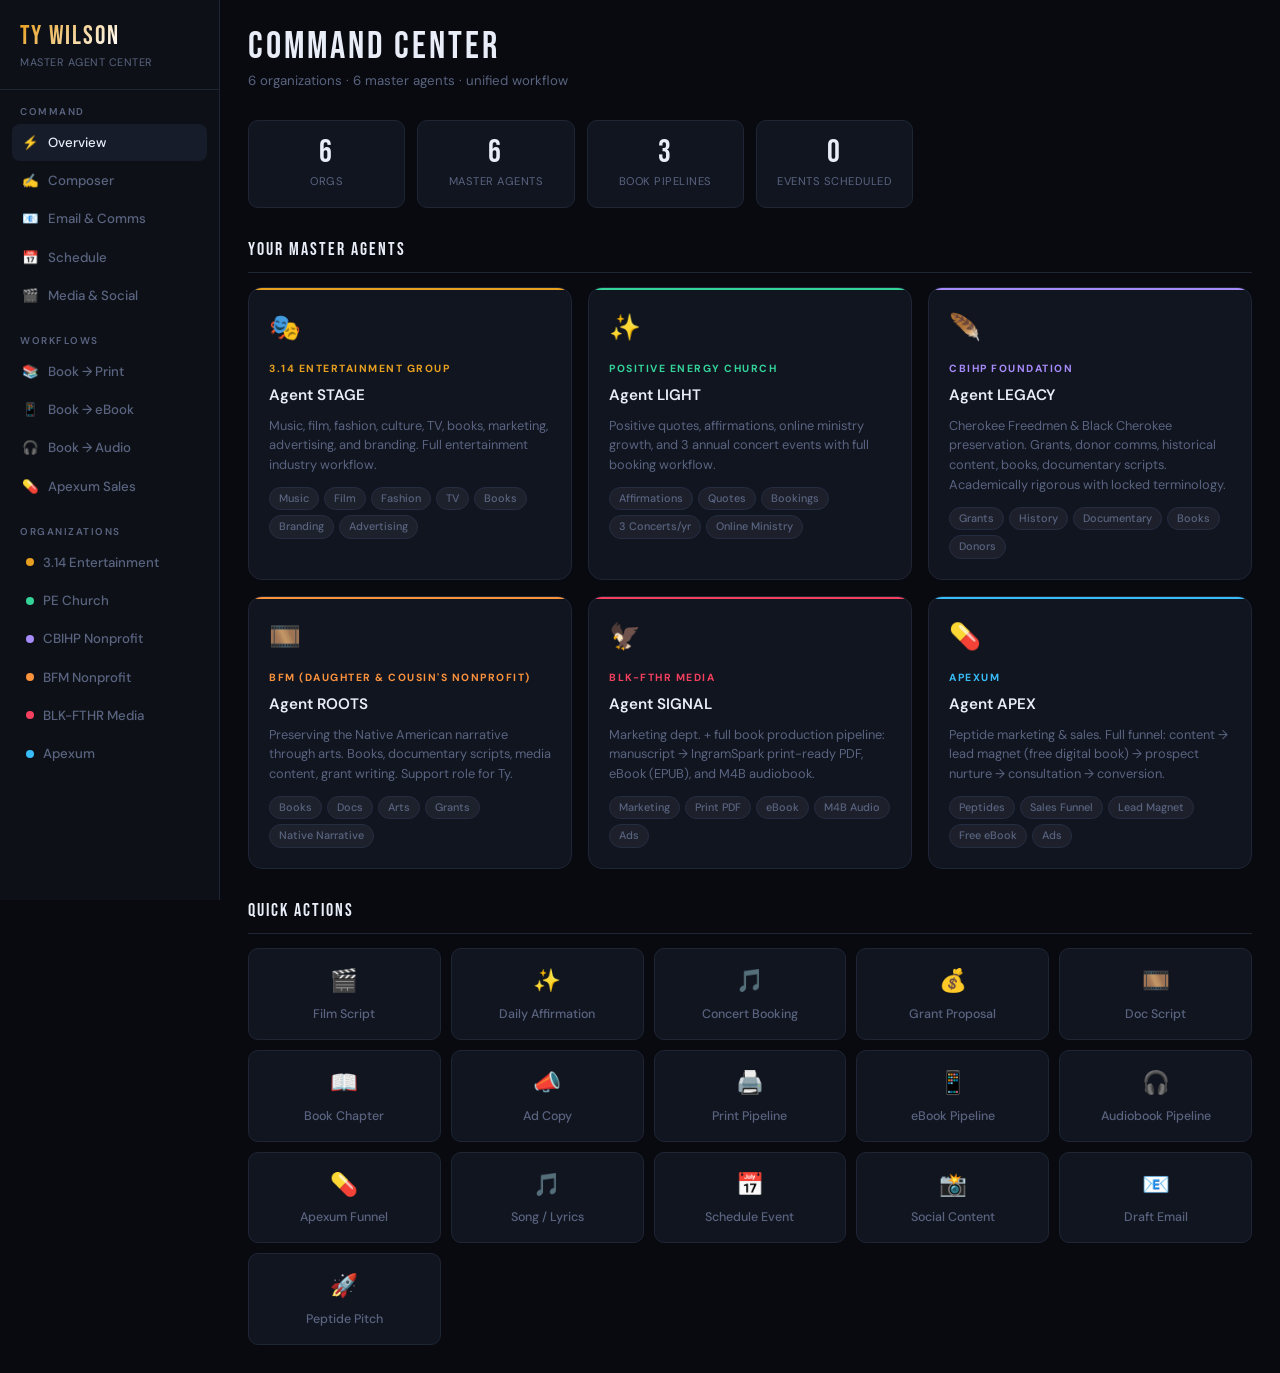
==== index.html @ 1726f678 "Add files via upload" ====
<!DOCTYPE html>
<html lang="en">
<head>
<meta charset="UTF-8">
<meta name="viewport" content="width=device-width, initial-scale=1.0">
<title>Ty Wilson | Master Agent Command Center v2</title>
<link rel="preconnect" href="https://fonts.googleapis.com">
<link href="https://fonts.googleapis.com/css2?family=Bebas+Neue&family=DM+Sans:ital,wght@0,300;0,400;0,500;0,600;1,300&family=DM+Mono:wght@400;500&display=swap" rel="stylesheet">
<style>
:root {
  --bg: #080a0f;
  --ink: #0d1117;
  --card: #111520;
  --card2: #161c2a;
  --border: #1e2535;
  --border2: #252d42;
  --text: #d8dde8;
  --muted: #5a6480;
  --bright: #e8edf8;

  /* Brand per org */
  --c314:   #e8a020;   /* gold */
  --cpec:   #34d399;   /* emerald */
  --ccbihp: #a78bfa;   /* violet */
  --cbfm:   #fb923c;   /* orange */
  --cblk:   #f43f5e;   /* rose */
  --capx:   #38bdf8;   /* sky */

  --radius: 14px;
  --font-display: 'Bebas Neue', sans-serif;
  --font-body: 'DM Sans', sans-serif;
  --font-mono: 'DM Mono', monospace;
}

*, *::before, *::after { box-sizing: border-box; margin: 0; padding: 0; }

body {
  background: var(--bg);
  color: var(--text);
  font-family: var(--font-body);
  font-size: 14px;
  line-height: 1.6;
  min-height: 100vh;
}

/* ── LAYOUT ── */
.app { display: flex; min-height: 100vh; }

/* sidebar */
.sidebar {
  width: 220px;
  flex-shrink: 0;
  background: var(--ink);
  border-right: 1px solid var(--border);
  display: flex;
  flex-direction: column;
  position: sticky;
  top: 0;
  height: 100vh;
  overflow-y: auto;
}

.logo {
  padding: 24px 20px 18px;
  border-bottom: 1px solid var(--border);
}
.logo-mark {
  font-family: var(--font-display);
  font-size: 1.6rem;
  letter-spacing: 2px;
  background: linear-gradient(135deg, var(--c314), #fff 60%);
  -webkit-background-clip: text;
  -webkit-text-fill-color: transparent;
  line-height: 1;
}
.logo-sub { font-size: 0.68rem; color: var(--muted); letter-spacing: 0.5px; margin-top: 4px; text-transform: uppercase; }

.nav-section { padding: 14px 12px 4px; }
.nav-label { font-size: 0.62rem; color: var(--muted); letter-spacing: 1.5px; text-transform: uppercase; font-weight: 600; padding: 0 8px; margin-bottom: 4px; }

.nav-item {
  display: flex;
  align-items: center;
  gap: 9px;
  padding: 8px 10px;
  border-radius: 8px;
  cursor: pointer;
  color: var(--muted);
  font-size: 0.83rem;
  font-weight: 500;
  transition: all 0.15s;
  margin-bottom: 1px;
}
.nav-item:hover { background: var(--card); color: var(--text); }
.nav-item.active { background: var(--card2); color: var(--bright); }
.nav-dot { width: 8px; height: 8px; border-radius: 50%; flex-shrink: 0; }

/* org items */
.nav-org { border-left: 2px solid transparent; border-radius: 0 8px 8px 0; margin-left: 0; padding-left: 12px; }
.nav-org.active, .nav-org:hover { border-left-color: var(--org-color); }

/* main area */
.main { flex: 1; padding: 28px; overflow-x: hidden; }

/* ── PANELS ── */
.panel { display: none; }
.panel.active { display: block; }

/* ── TYPOGRAPHY ── */
.page-title {
  font-family: var(--font-display);
  font-size: 2.4rem;
  letter-spacing: 3px;
  line-height: 1;
  margin-bottom: 4px;
  color: var(--bright);
}
.page-sub { color: var(--muted); font-size: 0.83rem; margin-bottom: 28px; }

.section-head {
  font-family: var(--font-display);
  font-size: 1.1rem;
  letter-spacing: 2px;
  color: var(--bright);
  margin: 28px 0 14px;
  padding-bottom: 8px;
  border-bottom: 1px solid var(--border);
}

/* ── CARDS ── */
.grid-2 { display: grid; grid-template-columns: repeat(auto-fill, minmax(280px, 1fr)); gap: 16px; }
.grid-3 { display: grid; grid-template-columns: repeat(auto-fill, minmax(220px, 1fr)); gap: 14px; }

.card {
  background: var(--card);
  border: 1px solid var(--border);
  border-radius: var(--radius);
  padding: 20px;
  position: relative;
  overflow: hidden;
  transition: border-color 0.2s, transform 0.2s;
}
.card::before {
  content: '';
  position: absolute;
  top: 0; left: 0; right: 0;
  height: 2px;
  background: var(--org-color, #333);
}
.card:hover { border-color: var(--org-color, var(--border2)); transform: translateY(-1px); }
.card.clickable { cursor: pointer; }

.card-icon { font-size: 1.6rem; margin-bottom: 12px; }
.card-org { font-size: 0.65rem; font-weight: 700; letter-spacing: 1.5px; text-transform: uppercase; color: var(--org-color); margin-bottom: 6px; }
.card-title { font-size: 0.95rem; font-weight: 600; color: var(--bright); margin-bottom: 8px; }
.card-desc { font-size: 0.8rem; color: var(--muted); line-height: 1.55; }

.pill-row { display: flex; flex-wrap: wrap; gap: 5px; margin-top: 12px; }
.pill {
  padding: 2px 9px;
  border-radius: 999px;
  font-size: 0.68rem;
  font-weight: 500;
  background: rgba(255,255,255,0.05);
  border: 1px solid var(--border2);
  color: var(--muted);
}

/* ── PIPELINE ── */
.pipeline {
  display: flex;
  align-items: stretch;
  gap: 0;
  flex-wrap: wrap;
  background: var(--card);
  border: 1px solid var(--border);
  border-radius: var(--radius);
  overflow: hidden;
  margin-bottom: 14px;
}
.pipe-step {
  flex: 1;
  min-width: 90px;
  padding: 14px 12px;
  text-align: center;
  border-right: 1px solid var(--border);
  font-size: 0.75rem;
  color: var(--muted);
}
.pipe-step:last-child { border-right: none; }
.pipe-step strong { display: block; font-size: 0.68rem; font-weight: 700; letter-spacing: 0.5px; color: var(--text); margin-bottom: 3px; }
.pipe-icon { font-size: 1.2rem; margin-bottom: 5px; }

/* ── FORMS ── */
.composer-box {
  background: var(--card);
  border: 1px solid var(--border);
  border-radius: var(--radius);
  padding: 24px;
  margin-bottom: 20px;
}
.composer-box h3 { font-family: var(--font-display); font-size: 1.1rem; letter-spacing: 2px; color: var(--bright); margin-bottom: 18px; }

.form-grid { display: grid; grid-template-columns: 1fr 1fr; gap: 14px; margin-bottom: 14px; }
@media (max-width: 640px) { .form-grid { grid-template-columns: 1fr; } .sidebar { display: none; } }

.form-field { display: flex; flex-direction: column; gap: 5px; }
.form-field.full { grid-column: 1 / -1; }
label { font-size: 0.72rem; font-weight: 600; letter-spacing: 0.5px; text-transform: uppercase; color: var(--muted); }

select, input[type="text"], input[type="date"], input[type="time"], textarea {
  background: var(--ink);
  border: 1px solid var(--border2);
  border-radius: 8px;
  color: var(--text);
  font-family: var(--font-body);
  font-size: 0.85rem;
  padding: 9px 13px;
  outline: none;
  transition: border-color 0.15s;
  width: 100%;
}
select:focus, input:focus, textarea:focus { border-color: var(--accent, #6366f1); }
textarea { resize: vertical; min-height: 90px; }
select option { background: #111; }

.btn-row { display: flex; gap: 10px; align-items: center; flex-wrap: wrap; margin-top: 4px; }

.btn {
  padding: 9px 20px;
  border-radius: 8px;
  border: none;
  font-family: var(--font-body);
  font-size: 0.83rem;
  font-weight: 600;
  cursor: pointer;
  transition: all 0.15s;
}
.btn-primary { background: #4f52d9; color: #fff; }
.btn-primary:hover { background: #3f42c0; }
.btn-sm {
  padding: 6px 14px;
  font-size: 0.75rem;
  background: var(--card2);
  border: 1px solid var(--border2);
  color: var(--text);
  border-radius: 6px;
  cursor: pointer;
  font-family: var(--font-body);
  transition: all 0.15s;
}
.btn-sm:hover { border-color: #4f52d9; color: var(--bright); }

/* ── OUTPUT ── */
.output-box {
  background: var(--ink);
  border: 1px solid var(--border2);
  border-radius: 10px;
  padding: 18px;
  margin-top: 16px;
  font-size: 0.83rem;
  line-height: 1.75;
  white-space: pre-wrap;
  color: var(--text);
  display: none;
  font-family: var(--font-mono);
  max-height: 480px;
  overflow-y: auto;
}
.output-box.show { display: block; }
.output-label {
  font-size: 0.65rem;
  font-weight: 700;
  letter-spacing: 1px;
  text-transform: uppercase;
  color: var(--muted);
  margin-top: 14px;
  margin-bottom: 6px;
  display: none;
}
.output-label.show { display: block; }

@keyframes pulse { 0%,100%{opacity:.4} 50%{opacity:1} }
.loading { animation: pulse 1.2s infinite; color: var(--muted); }

/* ── SCHEDULE ── */
.events-list { display: flex; flex-direction: column; gap: 8px; }
.event-row {
  display: flex;
  align-items: center;
  gap: 12px;
  padding: 10px 14px;
  background: var(--card2);
  border: 1px solid var(--border);
  border-radius: 8px;
  font-size: 0.82rem;
}
.event-org-tag {
  padding: 2px 8px;
  border-radius: 5px;
  font-size: 0.65rem;
  font-weight: 700;
  letter-spacing: 0.5px;
  flex-shrink: 0;
}
.event-name { font-weight: 600; color: var(--bright); flex: 1; }
.event-meta { color: var(--muted); font-size: 0.75rem; }

.conflict-alert {
  padding: 10px 16px;
  border-radius: 8px;
  font-size: 0.82rem;
  font-weight: 600;
  margin-top: 12px;
}
.conflict-ok { background: rgba(52,211,153,0.1); color: #34d399; border: 1px solid rgba(52,211,153,0.25); }
.conflict-warn { background: rgba(251,146,60,0.1); color: #fb923c; border: 1px solid rgba(251,146,60,0.25); }

/* ── WORKFLOW STEPS ── */
.workflow-steps { display: flex; flex-direction: column; gap: 10px; }
.wf-step {
  display: flex;
  gap: 14px;
  align-items: flex-start;
  padding: 14px 18px;
  background: var(--card);
  border: 1px solid var(--border);
  border-radius: 10px;
}
.wf-num {
  width: 28px; height: 28px;
  border-radius: 50%;
  display: flex; align-items: center; justify-content: center;
  font-family: var(--font-display);
  font-size: 0.9rem;
  flex-shrink: 0;
  border: 1px solid;
}
.wf-body strong { display: block; font-size: 0.85rem; color: var(--bright); margin-bottom: 3px; }
.wf-body p { font-size: 0.78rem; color: var(--muted); line-height: 1.5; }
.wf-tools { display: flex; gap: 5px; flex-wrap: wrap; margin-top: 6px; }
.tool-tag {
  padding: 2px 8px;
  border-radius: 4px;
  font-size: 0.65rem;
  font-weight: 600;
  background: rgba(255,255,255,0.05);
  border: 1px solid var(--border2);
  color: var(--muted);
  font-family: var(--font-mono);
}

/* ── OVERVIEW STATS ── */
.stat-row { display: grid; grid-template-columns: repeat(auto-fill, minmax(140px, 1fr)); gap: 12px; margin-bottom: 24px; }
.stat-card {
  background: var(--card);
  border: 1px solid var(--border);
  border-radius: 10px;
  padding: 16px;
  text-align: center;
}
.stat-num { font-family: var(--font-display); font-size: 2rem; letter-spacing: 2px; color: var(--bright); line-height: 1; }
.stat-label { font-size: 0.7rem; color: var(--muted); margin-top: 4px; text-transform: uppercase; letter-spacing: 0.5px; }

/* ── QUICK ACTIONS ── */
.qa-grid { display: grid; grid-template-columns: repeat(auto-fill, minmax(160px, 1fr)); gap: 10px; }
.qa-btn {
  display: flex;
  flex-direction: column;
  align-items: center;
  gap: 6px;
  padding: 14px 10px;
  background: var(--card);
  border: 1px solid var(--border);
  border-radius: 10px;
  cursor: pointer;
  text-align: center;
  font-size: 0.78rem;
  font-weight: 500;
  color: var(--muted);
  transition: all 0.15s;
}
.qa-btn:hover { border-color: var(--border2); color: var(--text); background: var(--card2); }
.qa-btn .qa-icon { font-size: 1.4rem; }

/* scrollbar */
::-webkit-scrollbar { width: 5px; }
::-webkit-scrollbar-track { background: var(--bg); }
::-webkit-scrollbar-thumb { background: var(--border2); border-radius: 3px; }

/* copy button */
.copy-btn {
  float: right;
  padding: 4px 10px;
  font-size: 0.7rem;
  background: var(--card2);
  border: 1px solid var(--border2);
  color: var(--muted);
  border-radius: 5px;
  cursor: pointer;
  font-family: var(--font-body);
  margin-bottom: 8px;
}
.copy-btn:hover { color: var(--text); }
</style>
</head>
<body>

<div class="app">

<!-- ══════════ SIDEBAR ══════════ -->
<nav class="sidebar">
  <div class="logo">
    <div class="logo-mark">TY WILSON</div>
    <div class="logo-sub">Master Agent Center</div>
  </div>

  <div class="nav-section">
    <div class="nav-label">Command</div>
    <div class="nav-item active" onclick="show('overview')">
      <span>⚡</span> Overview
    </div>
    <div class="nav-item" onclick="show('composer')">
      <span>✍️</span> Composer
    </div>
    <div class="nav-item" onclick="show('email')">
      <span>📧</span> Email & Comms
    </div>
    <div class="nav-item" onclick="show('schedule')">
      <span>📅</span> Schedule
    </div>
    <div class="nav-item" onclick="show('media')">
      <span>🎬</span> Media & Social
    </div>
  </div>

  <div class="nav-section">
    <div class="nav-label">Workflows</div>
    <div class="nav-item" onclick="show('book-wf')">
      <span>📚</span> Book → Print
    </div>
    <div class="nav-item" onclick="show('ebook-wf')">
      <span>📱</span> Book → eBook
    </div>
    <div class="nav-item" onclick="show('audio-wf')">
      <span>🎧</span> Book → Audio
    </div>
    <div class="nav-item" onclick="show('apexum-wf')">
      <span>💊</span> Apexum Sales
    </div>
  </div>

  <div class="nav-section">
    <div class="nav-label">Organizations</div>
    <div class="nav-item nav-org" style="--org-color:var(--c314)" onclick="show('org-314')">
      <span class="nav-dot" style="background:var(--c314)"></span> 3.14 Entertainment
    </div>
    <div class="nav-item nav-org" style="--org-color:var(--cpec)" onclick="show('org-pec')">
      <span class="nav-dot" style="background:var(--cpec)"></span> PE Church
    </div>
    <div class="nav-item nav-org" style="--org-color:var(--ccbihp)" onclick="show('org-cbihp')">
      <span class="nav-dot" style="background:var(--ccbihp)"></span> CBIHP Nonprofit
    </div>
    <div class="nav-item nav-org" style="--org-color:var(--cbfm)" onclick="show('org-bfm')">
      <span class="nav-dot" style="background:var(--cbfm)"></span> BFM Nonprofit
    </div>
    <div class="nav-item nav-org" style="--org-color:var(--cblk)" onclick="show('org-blk')">
      <span class="nav-dot" style="background:var(--cblk)"></span> BLK-FTHR Media
    </div>
    <div class="nav-item nav-org" style="--org-color:var(--capx)" onclick="show('org-apx')">
      <span class="nav-dot" style="background:var(--capx)"></span> Apexum
    </div>
  </div>
</nav>

<!-- ══════════ MAIN ══════════ -->
<main class="main">

<!-- ── OVERVIEW ── -->
<div id="panel-overview" class="panel active">
  <div class="page-title">COMMAND CENTER</div>
  <div class="page-sub">6 organizations · 6 master agents · unified workflow</div>

  <div class="stat-row">
    <div class="stat-card"><div class="stat-num">6</div><div class="stat-label">Orgs</div></div>
    <div class="stat-card"><div class="stat-num">6</div><div class="stat-label">Master Agents</div></div>
    <div class="stat-card"><div class="stat-num">3</div><div class="stat-label">Book Pipelines</div></div>
    <div class="stat-card"><div class="stat-num" id="event-count">0</div><div class="stat-label">Events Scheduled</div></div>
  </div>

  <div class="section-head">YOUR MASTER AGENTS</div>
  <div class="grid-2">

    <div class="card clickable" style="--org-color:var(--c314)" onclick="show('org-314')">
      <div class="card-icon">🎭</div>
      <div class="card-org">3.14 Entertainment Group</div>
      <div class="card-title">Agent STAGE</div>
      <div class="card-desc">Music, film, fashion, culture, TV, books, marketing, advertising, and branding. Full entertainment industry workflow.</div>
      <div class="pill-row"><span class="pill">Music</span><span class="pill">Film</span><span class="pill">Fashion</span><span class="pill">TV</span><span class="pill">Books</span><span class="pill">Branding</span><span class="pill">Advertising</span></div>
    </div>

    <div class="card clickable" style="--org-color:var(--cpec)" onclick="show('org-pec')">
      <div class="card-icon">✨</div>
      <div class="card-org">Positive Energy Church</div>
      <div class="card-title">Agent LIGHT</div>
      <div class="card-desc">Positive quotes, affirmations, online ministry growth, and 3 annual concert events with full booking workflow.</div>
      <div class="pill-row"><span class="pill">Affirmations</span><span class="pill">Quotes</span><span class="pill">Bookings</span><span class="pill">3 Concerts/yr</span><span class="pill">Online Ministry</span></div>
    </div>

    <div class="card clickable" style="--org-color:var(--ccbihp)" onclick="show('org-cbihp')">
      <div class="card-icon">🪶</div>
      <div class="card-org">CBIHP Foundation</div>
      <div class="card-title">Agent LEGACY</div>
      <div class="card-desc">Cherokee Freedmen & Black Cherokee preservation. Grants, donor comms, historical content, books, documentary scripts. Academically rigorous with locked terminology.</div>
      <div class="pill-row"><span class="pill">Grants</span><span class="pill">History</span><span class="pill">Documentary</span><span class="pill">Books</span><span class="pill">Donors</span></div>
    </div>

    <div class="card clickable" style="--org-color:var(--cbfm)" onclick="show('org-bfm')">
      <div class="card-icon">🎞️</div>
      <div class="card-org">BFM (daughter & cousin's nonprofit)</div>
      <div class="card-title">Agent ROOTS</div>
      <div class="card-desc">Preserving the Native American narrative through arts. Books, documentary scripts, media content, grant writing. Support role for Ty.</div>
      <div class="pill-row"><span class="pill">Books</span><span class="pill">Docs</span><span class="pill">Arts</span><span class="pill">Grants</span><span class="pill">Native Narrative</span></div>
    </div>

    <div class="card clickable" style="--org-color:var(--cblk)" onclick="show('org-blk')">
      <div class="card-icon">🦅</div>
      <div class="card-org">BLK-FTHR Media</div>
      <div class="card-title">Agent SIGNAL</div>
      <div class="card-desc">Marketing dept. + full book production pipeline: manuscript → IngramSpark print-ready PDF, eBook (EPUB), and M4B audiobook.</div>
      <div class="pill-row"><span class="pill">Marketing</span><span class="pill">Print PDF</span><span class="pill">eBook</span><span class="pill">M4B Audio</span><span class="pill">Ads</span></div>
    </div>

    <div class="card clickable" style="--org-color:var(--capx)" onclick="show('org-apx')">
      <div class="card-icon">💊</div>
      <div class="card-org">Apexum</div>
      <div class="card-title">Agent APEX</div>
      <div class="card-desc">Peptide marketing & sales. Full funnel: content → lead magnet (free digital book) → prospect nurture → consultation → conversion.</div>
      <div class="pill-row"><span class="pill">Peptides</span><span class="pill">Sales Funnel</span><span class="pill">Lead Magnet</span><span class="pill">Free eBook</span><span class="pill">Ads</span></div>
    </div>

  </div>

  <div class="section-head">QUICK ACTIONS</div>
  <div class="qa-grid">
    <div class="qa-btn" onclick="show('composer');setComp('314','script')"><div class="qa-icon">🎬</div>Film Script</div>
    <div class="qa-btn" onclick="show('composer');setComp('pec','affirmation')"><div class="qa-icon">✨</div>Daily Affirmation</div>
    <div class="qa-btn" onclick="show('composer');setComp('pec','booking')"><div class="qa-icon">🎵</div>Concert Booking</div>
    <div class="qa-btn" onclick="show('composer');setComp('cbihp','grant')"><div class="qa-icon">💰</div>Grant Proposal</div>
    <div class="qa-btn" onclick="show('composer');setComp('cbihp','docscipt')"><div class="qa-icon">🎞️</div>Doc Script</div>
    <div class="qa-btn" onclick="show('composer');setComp('bfm','book')"><div class="qa-icon">📖</div>Book Chapter</div>
    <div class="qa-btn" onclick="show('composer');setComp('blkfthr','ad')"><div class="qa-icon">📣</div>Ad Copy</div>
    <div class="qa-btn" onclick="show('book-wf')"><div class="qa-icon">🖨️</div>Print Pipeline</div>
    <div class="qa-btn" onclick="show('ebook-wf')"><div class="qa-icon">📱</div>eBook Pipeline</div>
    <div class="qa-btn" onclick="show('audio-wf')"><div class="qa-icon">🎧</div>Audiobook Pipeline</div>
    <div class="qa-btn" onclick="show('apexum-wf')"><div class="qa-icon">💊</div>Apexum Funnel</div>
    <div class="qa-btn" onclick="show('composer');setComp('314','song')"><div class="qa-icon">🎵</div>Song / Lyrics</div>
    <div class="qa-btn" onclick="show('schedule')"><div class="qa-icon">📅</div>Schedule Event</div>
    <div class="qa-btn" onclick="show('media')"><div class="qa-icon">📸</div>Social Content</div>
    <div class="qa-btn" onclick="show('email')"><div class="qa-icon">📧</div>Draft Email</div>
    <div class="qa-btn" onclick="show('composer');setComp('apx','pitch')"><div class="qa-icon">🚀</div>Peptide Pitch</div>
  </div>
</div>

<!-- ── COMPOSER ── -->
<div id="panel-composer" class="panel">
  <div class="page-title">CONTENT COMPOSER</div>
  <div class="page-sub">Route any task to the right agent in the right voice</div>

  <div class="composer-box">
    <h3>AGENT BRIEFING</h3>
    <div class="form-grid">
      <div class="form-field">
        <label>Organization / Agent</label>
        <select id="c-org" onchange="updateBadge()">
          <option value="">— Select —</option>
          <option value="314">🎭 3.14 Entertainment — Agent STAGE</option>
          <option value="pec">✨ PE Church — Agent LIGHT</option>
          <option value="cbihp">🪶 CBIHP Nonprofit — Agent LEGACY</option>
          <option value="bfm">🎞️ BFM Nonprofit — Agent ROOTS</option>
          <option value="blkfthr">🦅 BLK-FTHR Media — Agent SIGNAL</option>
          <option value="apx">💊 Apexum — Agent APEX</option>
        </select>
      </div>
      <div class="form-field">
        <label>Content Type</label>
        <select id="c-type">
          <option value="">— Select —</option>
          <optgroup label="Entertainment (3.14)">
            <option value="script">Film / TV Script Scene</option>
            <option value="song">Song / Lyrics</option>
            <option value="music-pr">Music Press Release</option>
            <option value="fashion-copy">Fashion / Brand Copy</option>
            <option value="book-chapter">Book Chapter</option>
            <option value="show-treatment">Show Treatment / Pitch</option>
            <option value="ad">Advertisement Copy</option>
          </optgroup>
          <optgroup label="Church (PE Church)">
            <option value="affirmation">Daily Affirmation / Quote</option>
            <option value="quote-series">Quote Series (7-day)</option>
            <option value="booking">Concert Booking Inquiry Letter</option>
            <option value="church-promo">Event Promo Copy</option>
            <option value="online-launch">Online Ministry Launch Content</option>
          </optgroup>
          <optgroup label="Nonprofit (CBIHP / BFM)">
            <option value="grant">Grant Proposal Section</option>
            <option value="donor-letter">Donor Letter</option>
            <option value="docscipt">Documentary Script Segment</option>
            <option value="history-content">Historical Education Content</option>
            <option value="board-memo">Board Memo / Resolution</option>
            <option value="press">Press Release</option>
          </optgroup>
          <optgroup label="Marketing (BLK-FTHR)">
            <option value="social">Social Media Post + Caption</option>
            <option value="video-script">Video Script</option>
            <option value="campaign">Campaign Brief</option>
            <option value="brand-copy">Brand Copy</option>
          </optgroup>
          <optgroup label="Apexum">
            <option value="pitch">Peptide Sales Pitch</option>
            <option value="client-email">Client Outreach Email</option>
            <option value="product-desc">Product Description</option>
            <option value="lead-magnet">Lead Magnet Copy</option>
            <option value="follow-up">Follow-Up Sequence</option>
          </optgroup>
          <optgroup label="Any Org">
            <option value="speech">Speech / Keynote</option>
            <option value="bio">Bio / Profile</option>
            <option value="newsletter">Newsletter</option>
            <option value="poem">Poem / Spoken Word</option>
          </optgroup>
        </select>
      </div>
      <div class="form-field">
        <label>Audience</label>
        <input type="text" id="c-audience" placeholder="Who is this for?">
      </div>
      <div class="form-field">
        <label>Tone</label>
        <select id="c-tone">
          <option value="professional">Professional</option>
          <option value="inspirational">Inspirational / Uplifting</option>
          <option value="bold-promotional">Bold & Promotional</option>
          <option value="academic">Academic / Historically Rigorous</option>
          <option value="conversational">Conversational</option>
          <option value="storytelling">Storytelling / Narrative</option>
          <option value="sales">Sales / Persuasive</option>
          <option value="spiritual">Spiritual / Positive</option>
          <option value="cinematic">Cinematic / Dramatic</option>
        </select>
      </div>
      <div class="form-field full">
        <label>Brief — What do you need? Be specific.</label>
        <textarea id="c-brief" placeholder="Describe the task. Include key points, names, dates, goals, any specific language required..."></textarea>
      </div>
    </div>
    <div class="btn-row">
      <button class="btn btn-primary" onclick="generateContent()">⚡ Generate with AI</button>
      <button class="btn-sm" onclick="clearComp()">Clear</button>
      <span id="c-badge" style="font-size:0.75rem;color:var(--muted);margin-left:auto;"></span>
    </div>
    <div class="output-label" id="c-out-label">AGENT OUTPUT</div>
    <div class="output-box" id="c-output"></div>
  </div>
</div>

<!-- ── EMAIL ── -->
<div id="panel-email" class="panel">
  <div class="page-title">EMAIL & COMMS</div>
  <div class="page-sub">Draft any communication in the right organizational voice</div>

  <div class="composer-box">
    <h3>DRAFT AN EMAIL</h3>
    <div class="form-grid">
      <div class="form-field">
        <label>Sending From</label>
        <select id="e-org">
          <option value="314">3.14 Entertainment Group</option>
          <option value="pec">Positive Energy Church</option>
          <option value="cbihp">CBIHP Foundation</option>
          <option value="bfm">BFM Nonprofit</option>
          <option value="blkfthr">BLK-FTHR Media</option>
          <option value="apx">Apexum</option>
        </select>
      </div>
      <div class="form-field">
        <label>Email Type</label>
        <select id="e-type">
          <option value="outreach">Cold Outreach</option>
          <option value="booking">Booking / Artist Inquiry</option>
          <option value="donor">Donor Ask</option>
          <option value="followup">Follow-Up</option>
          <option value="announcement">Announcement</option>
          <option value="partnership">Partnership Proposal</option>
          <option value="press">Press / Media Pitch</option>
          <option value="grant-follow">Grant Follow-Up</option>
          <option value="client">Client Communication</option>
          <option value="internal">Internal / Team Memo</option>
          <option value="congregation">Congregation / Community Update</option>
          <option value="sales">Sales Outreach (Apexum)</option>
          <option value="lead-nurture">Lead Nurture</option>
        </select>
      </div>
      <div class="form-field">
        <label>To (Who / Role)</label>
        <input type="text" id="e-to" placeholder="e.g., venue manager, potential donor, journalist...">
      </div>
      <div class="form-field">
        <label>Subject (or AI will write it)</label>
        <input type="text" id="e-subj" placeholder="Leave blank for AI subject line">
      </div>
      <div class="form-field full">
        <label>Key Points / Goal</label>
        <textarea id="e-brief" placeholder="What should this email accomplish? Any dates, asks, specific information?"></textarea>
      </div>
    </div>
    <div class="btn-row">
      <button class="btn btn-primary" onclick="generateEmail()">⚡ Draft Email</button>
    </div>
    <div class="output-label" id="e-out-label">EMAIL DRAFT</div>
    <div class="output-box" id="e-output"></div>
  </div>
</div>

<!-- ── SCHEDULE ── -->
<div id="panel-schedule" class="panel">
  <div class="page-title">SCHEDULE</div>
  <div class="page-sub">Add events · Automatic conflict detection across all organizations</div>

  <div class="composer-box">
    <h3>ADD EVENT</h3>
    <div class="form-grid">
      <div class="form-field">
        <label>Organization</label>
        <select id="s-org">
          <option value="314">3.14 Entertainment</option>
          <option value="pec">PE Church</option>
          <option value="cbihp">CBIHP Nonprofit</option>
          <option value="bfm">BFM Nonprofit</option>
          <option value="blkfthr">BLK-FTHR Media</option>
          <option value="apx">Apexum</option>
          <option value="personal">Personal</option>
        </select>
      </div>
      <div class="form-field">
        <label>Event Type</label>
        <select id="s-type">
          <option value="concert">Concert Event (PE Church)</option>
          <option value="show">Entertainment Show / Event</option>
          <option value="recording">Recording Session</option>
          <option value="filming">Film Shoot</option>
          <option value="meeting">Board / Team Meeting</option>
          <option value="deadline">Content Deadline</option>
          <option value="booking">Artist Booking</option>
          <option value="fundraiser">Fundraiser / Gala</option>
          <option value="service">Church Service / Online Stream</option>
          <option value="interview">Media Interview</option>
          <option value="sales-call">Apexum Sales Call / Consult</option>
          <option value="personal">Personal / Family</option>
        </select>
      </div>
      <div class="form-field">
        <label>Date</label>
        <input type="date" id="s-date">
      </div>
      <div class="form-field">
        <label>Time</label>
        <input type="time" id="s-time">
      </div>
      <div class="form-field full">
        <label>Event Name / Notes</label>
        <input type="text" id="s-name" placeholder="Event title, artist name, deadline description...">
      </div>
    </div>
    <div class="btn-row">
      <button class="btn btn-primary" onclick="addEvent()">📅 Check Conflicts & Add</button>
    </div>
    <div id="s-alert"></div>
  </div>

  <div class="section-head">SCHEDULED EVENTS</div>
  <div class="events-list" id="events-list">
    <div style="color:var(--muted);font-size:0.82rem;padding:14px;">No events yet. Add events above.</div>
  </div>
</div>

<!-- ── MEDIA ── -->
<div id="panel-media" class="panel">
  <div class="page-title">MEDIA & SOCIAL</div>
  <div class="page-sub">Photo briefs, video scripts, captions, campaigns — for every org</div>

  <div class="composer-box">
    <h3>CONTENT GENERATOR</h3>
    <div class="form-grid">
      <div class="form-field">
        <label>Brand / Org</label>
        <select id="m-org">
          <option value="314">🎭 3.14 Entertainment</option>
          <option value="pec">✨ PE Church</option>
          <option value="cbihp">🪶 CBIHP</option>
          <option value="bfm">🎞️ BFM Nonprofit</option>
          <option value="blkfthr">🦅 BLK-FTHR Media</option>
          <option value="apx">💊 Apexum</option>
        </select>
      </div>
      <div class="form-field">
        <label>Format</label>
        <select id="m-format">
          <option value="ig-post">Instagram Post + Caption + Hashtags</option>
          <option value="ig-reel">Instagram Reel Script</option>
          <option value="fb-post">Facebook Post</option>
          <option value="yt-desc">YouTube Description + Tags</option>
          <option value="yt-script">YouTube Video Script</option>
          <option value="tiktok">TikTok Script</option>
          <option value="photo-brief">Photo Shoot Brief</option>
          <option value="video-brief">Video Production Brief</option>
          <option value="stories">IG / FB Stories Script</option>
          <option value="podcast">Podcast Episode Outline</option>
          <option value="promo">Promo Video Script (30-60 sec)</option>
          <option value="doc-clip">Documentary Clip Script</option>
        </select>
      </div>
      <div class="form-field">
        <label>Topic / Subject</label>
        <input type="text" id="m-topic" placeholder="What's this content about?">
      </div>
      <div class="form-field">
        <label>Goal / CTA</label>
        <input type="text" id="m-cta" placeholder="e.g., buy tickets, follow, donate, book consult...">
      </div>
      <div class="form-field full">
        <label>Direction / Notes</label>
        <textarea id="m-brief" placeholder="Tone, visual ideas, key message, references, special instructions..."></textarea>
      </div>
    </div>
    <div class="btn-row">
      <button class="btn btn-primary" onclick="generateMedia()">⚡ Generate Content</button>
    </div>
    <div class="output-label" id="m-out-label">CONTENT OUTPUT</div>
    <div class="output-box" id="m-output"></div>
  </div>
</div>

<!-- ── BOOK → PRINT WORKFLOW ── -->
<div id="panel-book-wf" class="panel">
  <div class="page-title">MANUSCRIPT → PRINT-READY PDF</div>
  <div class="page-sub">IngramSpark-ready · handled by Agent SIGNAL (BLK-FTHR Media)</div>

  <div class="section-head">FULL PIPELINE</div>
  <div class="workflow-steps">
    <div class="wf-step">
      <div class="wf-num" style="color:var(--cblk);border-color:var(--cblk)">1</div>
      <div class="wf-body">
        <strong>Manuscript Intake & Assessment</strong>
        <p>Import final manuscript (Word .docx or Google Doc). Establish trim size (IngramSpark standard: 6×9, 5.5×8.5, or 5×8). Confirm chapter count, front matter, back matter, index, bibliography. Set ISBN and copyright page info.</p>
        <div class="wf-tools"><span class="tool-tag">Word / Google Docs</span><span class="tool-tag">IngramSpark specs</span><span class="tool-tag">ISBN</span></div>
      </div>
    </div>
    <div class="wf-step">
      <div class="wf-num" style="color:var(--cblk);border-color:var(--cblk)">2</div>
      <div class="wf-body">
        <strong>Interior Layout & Typesetting</strong>
        <p>Set margins (IngramSpark min: 0.5" outer, 0.75" inner/gutter for 300+ pages). Apply consistent heading hierarchy (H1 chapters, H2 sections). Body font 11–12pt with 1.3–1.5 leading. Page numbers in footer/header. Drop caps or ornamental chapter openers. Running heads with author/title.</p>
        <div class="wf-tools"><span class="tool-tag">Adobe InDesign</span><span class="tool-tag">Affinity Publisher</span><span class="tool-tag">Vellum (Mac)</span><span class="tool-tag">Reedsy</span></div>
      </div>
    </div>
    <div class="wf-step">
      <div class="wf-num" style="color:var(--cblk);border-color:var(--cblk)">3</div>
      <div class="wf-body">
        <strong>Front & Back Matter</strong>
        <p>Front: Half title, full title page, copyright page (ISBN, edition, rights statement), dedication, foreword/preface, table of contents. Back: Bibliography (Chicago style for historical works), index, about the author, other titles by author, colophon.</p>
        <div class="wf-tools"><span class="tool-tag">Chicago 17th ed.</span><span class="tool-tag">Manual index or indexing software</span></div>
      </div>
    </div>
    <div class="wf-step">
      <div class="wf-num" style="color:var(--cblk);border-color:var(--cblk)">4</div>
      <div class="wf-body">
        <strong>Images / Photos (if applicable)</strong>
        <p>All images must be 300 DPI minimum. Embed as CMYK or grayscale (for B&W interior). Caption every image. If photos of historical documents: ensure contrast is maximized. Place images inline with text or in signature plates.</p>
        <div class="wf-tools"><span class="tool-tag">300 DPI min</span><span class="tool-tag">CMYK or Grayscale</span><span class="tool-tag">Photoshop / GIMP</span></div>
      </div>
    </div>
    <div class="wf-step">
      <div class="wf-num" style="color:var(--cblk);border-color:var(--cblk)">5</div>
      <div class="wf-body">
        <strong>Preflight & PDF Export</strong>
        <p>Export as PDF/X-1a or PDF/X-4 (IngramSpark accepts both). Embed all fonts. Flatten transparency. No crop marks (IngramSpark adds bleed). Color profile: FOGRA39 (Europe) or SWOP (US). File size under 400MB. Check: widow/orphan lines, bad line breaks, hyphenation, page count divisible by 2.</p>
        <div class="wf-tools"><span class="tool-tag">PDF/X-1a or X-4</span><span class="tool-tag">Fonts embedded</span><span class="tool-tag">Adobe Preflight</span></div>
      </div>
    </div>
    <div class="wf-step">
      <div class="wf-num" style="color:var(--cblk);border-color:var(--cblk)">6</div>
      <div class="wf-body">
        <strong>Cover File (separate)</strong>
        <p>Full wrap cover: front + spine + back as single flat PDF. Spine width = page count × paper thickness (IngramSpark calculator). Resolution: 300 DPI. Color: CMYK. Bleed: 0.125" all sides. Barcode placement on back (lower right, no bleed). IngramSpark provides template generator.</p>
        <div class="wf-tools"><span class="tool-tag">IngramSpark cover template</span><span class="tool-tag">Adobe Illustrator / Canva Pro</span><span class="tool-tag">300 DPI CMYK</span></div>
      </div>
    </div>
    <div class="wf-step">
      <div class="wf-num" style="color:var(--cblk);border-color:var(--cblk)">7</div>
      <div class="wf-body">
        <strong>Upload & Proof</strong>
        <p>Upload interior PDF and cover PDF to IngramSpark. Order a physical proof copy before approving. Review: margins, spine text, bleed, image clarity, page count. Approve print-ready status. Set wholesale discount (40–55% recommended for retailer distribution).</p>
        <div class="wf-tools"><span class="tool-tag">IngramSpark portal</span><span class="tool-tag">Physical proof</span><span class="tool-tag">Distribution settings</span></div>
      </div>
    </div>
  </div>

  <div class="section-head" style="margin-top:28px;">AI CONTENT ASSIST</div>
  <div class="composer-box">
    <h3>GENERATE BOOK COPY</h3>
    <div class="form-grid">
      <div class="form-field">
        <label>Book Title</label>
        <input type="text" id="bk-title" placeholder="Book title">
      </div>
      <div class="form-field">
        <label>Content Needed</label>
        <select id="bk-type">
          <option value="copyright">Copyright Page Text</option>
          <option value="dedication">Dedication</option>
          <option value="about-author">About the Author</option>
          <option value="back-cover">Back Cover Copy (blurb)</option>
          <option value="foreword">Foreword Draft</option>
          <option value="colophon">Colophon</option>
          <option value="other-titles">Other Titles by Author page</option>
        </select>
      </div>
      <div class="form-field full">
        <label>Details</label>
        <textarea id="bk-brief" placeholder="Relevant info: author name, publisher, year, brief book summary, other titles..."></textarea>
      </div>
    </div>
    <button class="btn btn-primary" onclick="generateBookCopy()">⚡ Generate</button>
    <div class="output-label" id="bk-out-label">OUTPUT</div>
    <div class="output-box" id="bk-output"></div>
  </div>
</div>

<!-- ── BOOK → eBOOK ── -->
<div id="panel-ebook-wf" class="panel">
  <div class="page-title">MANUSCRIPT → EBOOK</div>
  <div class="page-sub">EPUB 3 · Kindle KFX · publish-ready for all major platforms</div>

  <div class="section-head">CONVERSION PIPELINE</div>
  <div class="workflow-steps">
    <div class="wf-step">
      <div class="wf-num" style="color:var(--capx);border-color:var(--capx)">1</div>
      <div class="wf-body">
        <strong>Clean the Source Document</strong>
        <p>Start from the final edited manuscript (Word .docx). Remove all manual formatting: no hard spaces, no forced page breaks, no tab indents (use paragraph styles instead). Use Heading 1 for chapter titles, Heading 2 for sections. Body text as "Normal" style. This is the most critical step — garbage in, garbage out.</p>
        <div class="wf-tools"><span class="tool-tag">Word styles</span><span class="tool-tag">Find & Replace cleanup</span></div>
      </div>
    </div>
    <div class="wf-step">
      <div class="wf-num" style="color:var(--capx);border-color:var(--capx)">2</div>
      <div class="wf-body">
        <strong>Convert to EPUB 3</strong>
        <p>Use Calibre (free), Vellum, or Sigil to convert .docx → EPUB 3. EPUB 3 is the current standard accepted by Apple Books, Kobo, Barnes & Noble, and IngramSpark digital. Kindle requires a separate step (below). Validate EPUB with EPUBCheck (free tool) — must pass with zero errors.</p>
        <div class="wf-tools"><span class="tool-tag">Calibre (free)</span><span class="tool-tag">Vellum (Mac)</span><span class="tool-tag">Sigil</span><span class="tool-tag">EPUBCheck</span></div>
      </div>
    </div>
    <div class="wf-step">
      <div class="wf-num" style="color:var(--capx);border-color:var(--capx)">3</div>
      <div class="wf-body">
        <strong>Kindle Format (KDP)</strong>
        <p>Amazon KDP accepts EPUB 3 directly now (preferred) or you can use Kindle Previewer to convert and validate. Do NOT submit old MOBI format — Amazon deprecated it. Use KDP Previewer app to see exactly how it renders on all Kindle devices before submitting.</p>
        <div class="wf-tools"><span class="tool-tag">Amazon KDP</span><span class="tool-tag">Kindle Previewer</span><span class="tool-tag">EPUB 3 (submit directly)</span></div>
      </div>
    </div>
    <div class="wf-step">
      <div class="wf-num" style="color:var(--capx);border-color:var(--capx)">4</div>
      <div class="wf-body">
        <strong>eBook Cover</strong>
        <p>eBook cover is a single JPEG or PNG file. Minimum 2,560px on longest side. Aspect ratio: 1.6:1 (height:width) — standard is 1,600×2,560px. RGB color (not CMYK). 72 DPI is fine (screen only). High contrast text — must be legible as a thumbnail.</p>
        <div class="wf-tools"><span class="tool-tag">1600×2560px min</span><span class="tool-tag">RGB JPEG/PNG</span><span class="tool-tag">Canva / Photoshop</span></div>
      </div>
    </div>
    <div class="wf-step">
      <div class="wf-num" style="color:var(--capx);border-color:var(--capx)">5</div>
      <div class="wf-body">
        <strong>Metadata & Distribution</strong>
        <p>Set: Title, Subtitle, Author name (exactly as on cover), contributors, description (up to 4,000 chars on KDP — use HTML formatting), keywords (7 on KDP), BISAC categories (2), DRM preference, price by territory. For IngramSpark digital: upload EPUB + cover, set agency pricing.</p>
        <div class="wf-tools"><span class="tool-tag">BISAC codes</span><span class="tool-tag">KDP metadata</span><span class="tool-tag">IngramSpark digital</span></div>
      </div>
    </div>
    <div class="wf-step">
      <div class="wf-num" style="color:var(--capx);border-color:var(--capx)">6</div>
      <div class="wf-body">
        <strong>Free Digital Copy for Lead Gen (Apexum use)</strong>
        <p>For giving the eBook free to Apexum prospects: export a watermarked PDF version (PDF is simpler for free distribution than EPUB). Include a branded cover page and back page with Apexum CTA. Distribute via a landing page download link, email delivery, or BookFunnel (easiest tool for free book delivery).</p>
        <div class="wf-tools"><span class="tool-tag">BookFunnel</span><span class="tool-tag">Watermarked PDF</span><span class="tool-tag">Landing page link</span><span class="tool-tag">Email delivery</span></div>
      </div>
    </div>
  </div>
</div>

<!-- ── BOOK → AUDIOBOOK ── -->
<div id="panel-audio-wf" class="panel">
  <div class="page-title">MANUSCRIPT → M4B AUDIOBOOK</div>
  <div class="page-sub">ACX / Findaway Voices ready · M4B chapter format</div>

  <div class="section-head">PRODUCTION PIPELINE</div>
  <div class="workflow-steps">
    <div class="wf-step">
      <div class="wf-num" style="color:var(--cpec);border-color:var(--cpec)">1</div>
      <div class="wf-body">
        <strong>Prepare the Reading Script</strong>
        <p>Create a clean reading script from the manuscript. Remove or adapt visual elements (tables, footnotes, image captions — read them aloud or skip with a note). Add pronunciation guides for any unusual names. Mark pauses with [PAUSE] tags. This is your narrator's working document.</p>
        <div class="wf-tools"><span class="tool-tag">Word doc reading script</span><span class="tool-tag">Pronunciation guide</span></div>
      </div>
    </div>
    <div class="wf-step">
      <div class="wf-num" style="color:var(--cpec);border-color:var(--cpec)">2</div>
      <div class="wf-body">
        <strong>Recording Setup</strong>
        <p>ACX/Audible requires: 192kbps MP3 or WAV, Mono, -23dB RMS loudness, -3dB peak max, -60dB noise floor. Record each chapter as a separate file. Room treatment is critical — use a closet, hang blankets, or use a portable vocal booth. Condenser microphone minimum (Audio-Technica AT2020 or better).</p>
        <div class="wf-tools"><span class="tool-tag">ACX specs</span><span class="tool-tag">Audacity (free)</span><span class="tool-tag">Adobe Audition</span><span class="tool-tag">-23dB RMS</span></div>
      </div>
    </div>
    <div class="wf-step">
      <div class="wf-num" style="color:var(--cpec);border-color:var(--cpec)">3</div>
      <div class="wf-body">
        <strong>Audio Editing & Mastering</strong>
        <p>Edit each chapter: remove mouth noise, long silences, retakes. Apply: noise reduction, EQ (cut muddiness around 200-300Hz, boost clarity at 3-5kHz), light compression, final limiter. Normalize to -23dB LUFS (use Auphonic online — free, automated mastering to ACX specs).</p>
        <div class="wf-tools"><span class="tool-tag">Audacity</span><span class="tool-tag">Auphonic (auto-mastering)</span><span class="tool-tag">Adobe Audition</span><span class="tool-tag">iZotope RX</span></div>
      </div>
    </div>
    <div class="wf-step">
      <div class="wf-num" style="color:var(--cpec);border-color:var(--cpec)">4</div>
      <div class="wf-body">
        <strong>Build the M4B File</strong>
        <p>M4B is AAC audio with chapter markers — the standard audiobook format for Apple Books, Findaway, and personal use. Steps: (1) Convert all chapter WAVs to M4A using ffmpeg or Fre:ac. (2) Merge into single M4B using Audiobook Builder (Mac), mp4box, or Chapter and Verse app. (3) Add chapter markers, cover art (1400×1400px min JPG), title/author metadata.</p>
        <div class="wf-tools"><span class="tool-tag">ffmpeg (free CLI)</span><span class="tool-tag">Audiobook Builder (Mac)</span><span class="tool-tag">Fre:ac (free)</span><span class="tool-tag">mp4box</span></div>
      </div>
    </div>
    <div class="wf-step">
      <div class="wf-num" style="color:var(--cpec);border-color:var(--cpec)">5</div>
      <div class="wf-body">
        <strong>QC Pass</strong>
        <p>Listen to the first and last 5 minutes of each chapter. Check: no clipping, consistent volume, no background hum, chapter markers correct, cover art embedded, metadata displays correctly in Apple Books / VLC. Run ACX Check plugin in Audacity to verify specs before submission.</p>
        <div class="wf-tools"><span class="tool-tag">ACX Check (Audacity plugin)</span><span class="tool-tag">Apple Books preview</span><span class="tool-tag">VLC</span></div>
      </div>
    </div>
    <div class="wf-step">
      <div class="wf-num" style="color:var(--cpec);border-color:var(--cpec)">6</div>
      <div class="wf-body">
        <strong>Distribution</strong>
        <p>ACX (Audible/Amazon exclusive or non-exclusive). Findaway Voices (wide distribution: Apple Books, Kobo, libraries — recommended for non-exclusive). Authors Republic (alternative wide). For Apexum free copy: distribute the M4B file directly via BookFunnel or as a downloadable link — M4B plays natively in iPhone Podcasts app and Apple Books.</p>
        <div class="wf-tools"><span class="tool-tag">ACX (Audible)</span><span class="tool-tag">Findaway Voices</span><span class="tool-tag">BookFunnel</span><span class="tool-tag">Apple Books</span></div>
      </div>
    </div>
  </div>

  <div class="section-head" style="margin-top:28px;">AI ASSIST — READING SCRIPT PREP</div>
  <div class="composer-box">
    <h3>ADAPT TEXT FOR AUDIO</h3>
    <div class="form-grid">
      <div class="form-field full">
        <label>Paste a passage to adapt for audio narration</label>
        <textarea id="au-text" placeholder="Paste a paragraph or section from your manuscript..."></textarea>
      </div>
    </div>
    <button class="btn btn-primary" onclick="adaptForAudio()">🎧 Adapt for Audio Script</button>
    <div class="output-label" id="au-out-label">AUDIO SCRIPT VERSION</div>
    <div class="output-box" id="au-output"></div>
  </div>
</div>

<!-- ── APEXUM WORKFLOW ── -->
<div id="panel-apexum-wf" class="panel">
  <div class="page-title">APEXUM SALES WORKFLOW</div>
  <div class="page-sub">Peptide marketing & sales funnel · Agent APEX</div>

  <div class="section-head">FULL SALES FUNNEL</div>
  <div class="pipeline">
    <div class="pipe-step"><div class="pipe-icon">📣</div><strong>AWARENESS</strong>Content, ads, social</div>
    <div class="pipe-step"><div class="pipe-icon">📘</div><strong>LEAD MAGNET</strong>Free digital book</div>
    <div class="pipe-step"><div class="pipe-icon">📧</div><strong>NURTURE</strong>Email sequence</div>
    <div class="pipe-step"><div class="pipe-icon">📞</div><strong>CONSULT</strong>Booking call</div>
    <div class="pipe-step"><div class="pipe-icon">💊</div><strong>CONVERT</strong>Sale / client</div>
    <div class="pipe-step"><div class="pipe-icon">🔁</div><strong>RETAIN</strong>Repeat & referral</div>
  </div>

  <div class="workflow-steps">
    <div class="wf-step">
      <div class="wf-num" style="color:var(--capx);border-color:var(--capx)">1</div>
      <div class="wf-body">
        <strong>Awareness — Content & Paid Ads</strong>
        <p>Social content (IG, FB, TikTok) educating the target market on peptides: benefits, science, results, safety, and lifestyle integration. Paid ads targeting: fitness-oriented adults 30-60, biohackers, anti-aging interest, wellness communities. Hook → Education → CTA to download free book.</p>
        <div class="wf-tools"><span class="tool-tag">IG / FB ads</span><span class="tool-tag">Educational content</span><span class="tool-tag">Reels / TikTok</span></div>
      </div>
    </div>
    <div class="wf-step">
      <div class="wf-num" style="color:var(--capx);border-color:var(--capx)">2</div>
      <div class="wf-body">
        <strong>Lead Magnet — Free Digital Book</strong>
        <p>The free book (PDF or M4B audio) is the primary lead capture tool. Landing page: headline + bullet benefits + email opt-in form → instant book delivery (via BookFunnel or email automation). Book content: peptide education, what they are, how they work, key protocols, results, and why Apexum. Ends with a clear CTA to book a free consultation call.</p>
        <div class="wf-tools"><span class="tool-tag">Landing page</span><span class="tool-tag">Email opt-in</span><span class="tool-tag">BookFunnel delivery</span><span class="tool-tag">PDF + M4B versions</span></div>
      </div>
    </div>
    <div class="wf-step">
      <div class="wf-num" style="color:var(--capx);border-color:var(--capx)">3</div>
      <div class="wf-body">
        <strong>Email Nurture Sequence (7–10 emails)</strong>
        <p>Day 0: Book delivery + welcome. Day 1: "Did you get your book?" + one peptide benefit highlight. Day 3: Success story / testimonial. Day 5: FAQ — common concerns about peptides. Day 7: Education email (specific peptide spotlight). Day 9: Soft pitch — offer free consultation. Day 12: Final CTA — "Last chance to book your call." Automate via Mailchimp, Klaviyo, or ConvertKit.</p>
        <div class="wf-tools"><span class="tool-tag">Mailchimp</span><span class="tool-tag">Klaviyo</span><span class="tool-tag">ConvertKit</span><span class="tool-tag">7-10 email sequence</span></div>
      </div>
    </div>
    <div class="wf-step">
      <div class="wf-num" style="color:var(--capx);border-color:var(--capx)">4</div>
      <div class="wf-body">
        <strong>Consultation Booking</strong>
        <p>Calendly or Acuity Scheduling link embedded in emails and landing page. Pre-call intake form: health goals, current regimen, specific interests, how they heard about Apexum. This data lets you personalize the consult. Consultation: needs assessment → product match → close or follow-up proposal.</p>
        <div class="wf-tools"><span class="tool-tag">Calendly</span><span class="tool-tag">Acuity</span><span class="tool-tag">Intake form</span></div>
      </div>
    </div>
    <div class="wf-step">
      <div class="wf-num" style="color:var(--capx);border-color:var(--capx)">5</div>
      <div class="wf-body">
        <strong>Conversion — Sale</strong>
        <p>Post-consult: send personalized proposal/protocol PDF (Agent APEX generates these). Include: recommended peptides, protocol, pricing, expected timeline for results. Follow-up call or email 48 hours later if no decision. Payment processing: Stripe or Square. Onboarding: welcome email with full protocol PDF, check-in schedule.</p>
        <div class="wf-tools"><span class="tool-tag">Protocol PDF</span><span class="tool-tag">Stripe</span><span class="tool-tag">Proposal template</span></div>
      </div>
    </div>
    <div class="wf-step">
      <div class="wf-num" style="color:var(--capx);border-color:var(--capx)">6</div>
      <div class="wf-body">
        <strong>Retention & Referrals</strong>
        <p>30/60/90-day check-in emails (automated). Progress tracking nudges. Referral program: "Refer a friend, get 10% off your next order." Testimonial request at 60 days. Upsell: complementary peptides or upgraded protocol at 90 days. Client success stories become social proof content that feeds back into Step 1.</p>
        <div class="wf-tools"><span class="tool-tag">Automated check-ins</span><span class="tool-tag">Referral program</span><span class="tool-tag">Testimonial collection</span></div>
      </div>
    </div>
  </div>

  <div class="section-head" style="margin-top:28px;">APEXUM CONTENT GENERATOR</div>
  <div class="composer-box">
    <h3>AGENT APEX — CONTENT & SALES COPY</h3>
    <div class="form-grid">
      <div class="form-field">
        <label>Content Type</label>
        <select id="apx-type">
          <option value="ad">Paid Ad (IG/FB)</option>
          <option value="landing">Landing Page Copy</option>
          <option value="email-seq">Nurture Email (specify which day)</option>
          <option value="social">Educational Social Post</option>
          <option value="protocol">Client Protocol Summary</option>
          <option value="faq">FAQ Content</option>
          <option value="testimonial-req">Testimonial Request Email</option>
          <option value="referral">Referral Program Announcement</option>
          <option value="book-chapter">Book Chapter (Free Lead Magnet)</option>
        </select>
      </div>
      <div class="form-field">
        <label>Peptide / Topic Focus</label>
        <input type="text" id="apx-topic" placeholder="e.g., BPC-157, Semaglutide, general peptides, anti-aging...">
      </div>
      <div class="form-field full">
        <label>Specifics / Instructions</label>
        <textarea id="apx-brief" placeholder="Target audience, angle, specific claims, tone, length, any compliance notes..."></textarea>
      </div>
    </div>
    <button class="btn btn-primary" onclick="generateApexum()">⚡ Generate Apexum Content</button>
    <div class="output-label" id="apx-out-label">OUTPUT</div>
    <div class="output-box" id="apx-output"></div>
  </div>
</div>

<!-- ── ORG PAGES ── -->
<div id="panel-org-314" class="panel">
  <div class="page-title" style="color:var(--c314)">3.14 ENTERTAINMENT</div>
  <div class="page-sub">Agent STAGE · Music · Film · Fashion · Culture · TV · Books · Marketing · Advertising · Branding</div>
  <div class="section-head">AGENT CAPABILITIES</div>
  <div class="grid-3">
    <div class="card" style="--org-color:var(--c314);cursor:default"><div class="card-org">Music</div><div class="card-desc">Song lyrics, press releases, artist bios, promo copy, album descriptions, playlist pitches, music video scripts</div></div>
    <div class="card" style="--org-color:var(--c314);cursor:default"><div class="card-org">Film</div><div class="card-desc">Script scenes, treatments, pitch documents, festival submissions, production briefs, synopsis</div></div>
    <div class="card" style="--org-color:var(--c314);cursor:default"><div class="card-org">Fashion</div><div class="card-desc">Collection copy, lookbook descriptions, brand voice content, influencer briefs, trend commentary</div></div>
    <div class="card" style="--org-color:var(--c314);cursor:default"><div class="card-org">TV / Shows</div><div class="card-desc">Show treatments, pilot summaries, character bios, network pitch letters, episode outlines</div></div>
    <div class="card" style="--org-color:var(--c314);cursor:default"><div class="card-org">Books</div><div class="card-desc">Book chapters, back cover blurbs, author bios, publisher query letters, reading group guides</div></div>
    <div class="card" style="--org-color:var(--c314);cursor:default"><div class="card-org">Marketing & Ads</div><div class="card-desc">Ad copy (print, digital, radio, TV), campaign briefs, brand strategy docs, taglines, slogans</div></div>
  </div>
  <div class="section-head">QUICK COMPOSE</div>
  <div class="btn-row" style="flex-wrap:wrap">
    <button class="btn-sm" onclick="show('composer');setComp('314','script')">🎬 Film Script Scene</button>
    <button class="btn-sm" onclick="show('composer');setComp('314','song')">🎵 Song / Lyrics</button>
    <button class="btn-sm" onclick="show('composer');setComp('314','show-treatment')">📺 Show Treatment</button>
    <button class="btn-sm" onclick="show('composer');setComp('314','fashion-copy')">👗 Fashion Copy</button>
    <button class="btn-sm" onclick="show('composer');setComp('314','music-pr')">📰 Music Press Release</button>
    <button class="btn-sm" onclick="show('composer');setComp('314','ad')">📣 Ad Copy</button>
  </div>
</div>

<div id="panel-org-pec" class="panel">
  <div class="page-title" style="color:var(--cpec)">POSITIVE ENERGY CHURCH</div>
  <div class="page-sub">Agent LIGHT · Positive Quotes · Affirmations · 3 Annual Concerts · Online Ministry</div>
  <div class="section-head">AGENT CAPABILITIES</div>
  <div class="grid-3">
    <div class="card" style="--org-color:var(--cpec);cursor:default"><div class="card-org">Daily Content</div><div class="card-desc">Positive quotes, affirmations, 7-day quote series, social captions, inspirational content for online growth</div></div>
    <div class="card" style="--org-color:var(--cpec);cursor:default"><div class="card-org">Concert Events (3/yr)</div><div class="card-desc">Artist booking letters, venue outreach, event promotion, ticket sales copy, event day run-of-show</div></div>
    <div class="card" style="--org-color:var(--cpec);cursor:default"><div class="card-org">Online Ministry</div><div class="card-desc">Online launch content, weekly digital content calendar, platform-specific posts, community building</div></div>
    <div class="card" style="--org-color:var(--cpec);cursor:default"><div class="card-org">Outreach</div><div class="card-desc">Community announcements, congregation updates, partnership outreach, event announcements</div></div>
  </div>
  <div class="section-head">QUICK COMPOSE</div>
  <div class="btn-row">
    <button class="btn-sm" onclick="show('composer');setComp('pec','affirmation')">✨ Daily Affirmation</button>
    <button class="btn-sm" onclick="show('composer');setComp('pec','quote-series')">📋 7-Day Quote Series</button>
    <button class="btn-sm" onclick="show('composer');setComp('pec','booking')">🎵 Concert Booking Letter</button>
    <button class="btn-sm" onclick="show('composer');setComp('pec','online-launch')">🌐 Online Launch Content</button>
  </div>
</div>

<div id="panel-org-cbihp" class="panel">
  <div class="page-title" style="color:var(--ccbihp)">CBIHP FOUNDATION</div>
  <div class="page-sub">Agent LEGACY · Cherokee History & Cultural Preservation · Academically Rigorous</div>
  <div class="grid-3">
    <div class="card" style="--org-color:var(--ccbihp);cursor:default"><div class="card-org">Historical Content</div><div class="card-desc">Black Cherokee & Cherokee Freedmen educational content. Locked terminology enforced. Primary-source grounded.</div></div>
    <div class="card" style="--org-color:var(--ccbihp);cursor:default"><div class="card-org">Books & Docs</div><div class="card-desc">Book chapters, manuscript sections, documentary scripts — Cherokee Freedmen narrative, historical accuracy required</div></div>
    <div class="card" style="--org-color:var(--ccbihp);cursor:default"><div class="card-org">Grants & Donors</div><div class="card-desc">Grant proposals, donor letters, impact reports, board correspondence, IRS-compatible language</div></div>
    <div class="card" style="--org-color:var(--ccbihp);cursor:default"><div class="card-org">Press & Media</div><div class="card-desc">Press releases, media pitches, op-eds, public statements, speaking engagement bios</div></div>
  </div>
  <div class="section-head">LOCKED TERMINOLOGY (enforced in all output)</div>
  <div style="background:var(--card);border:1px solid var(--ccbihp)33;border-radius:10px;padding:16px;font-size:0.79rem;color:var(--muted);line-height:2.1;">
    <strong style="color:var(--ccbihp)">Black Cherokee</strong> (cap) — UMBRELLA TERM, any era. Any person of Cherokee Nation membership or community who also has Black American lineage.<br>
    <strong style="color:var(--ccbihp)">PRE-CIVIL WAR:</strong> "Cherokee slaves" / "enslaved people in the Cherokee Nation" for those in bondage. "Free Black Cherokees" / "free Blacks in the Cherokee Nation" for those not enslaved. Never call free Blacks slaves. Both groups are still Black Cherokees.<br>
    <strong style="color:var(--ccbihp)">POST-TREATY OF 1866:</strong> "Cherokee Freedmen" = the historical generation freed from slavery by the Treaty of 1866. Used in research to mark social-political placement. After 1866 all received Cherokee citizenship and remained Black Cherokees.<br>
    <strong style="color:var(--ccbihp)">LIVING DESCENDANTS:</strong> "Cherokee Freedmen descendants" or "descendants of Cherokee Freedmen." Inherited citizenship via the Dawes Freedmen line. There are NO living Cherokee Freedmen today.<br>
    <strong style="color:var(--ccbihp)">DAWES ROLLS:</strong> Many enrollees were intermarried and had not been slaves. Their Cherokee blood was not recognized. Most descendants carry Cherokee AND European blood from slavery in the US, Cherokee Nation, or both. The assumption they lack Cherokee blood is a documented historical misunderstanding — address it when relevant.<br>
    <strong style="color:var(--ccbihp)">"by blood"</strong> — in quotes, lowercase, first use per chapter &nbsp;·&nbsp; <strong style="color:var(--ccbihp)">No m-dashes in prose</strong>
  </div>
  <div class="section-head">QUICK COMPOSE</div>
  <div class="btn-row">
    <button class="btn-sm" onclick="show('composer');setComp('cbihp','grant')">💰 Grant Proposal</button>
    <button class="btn-sm" onclick="show('composer');setComp('cbihp','docscipt')">🎞️ Documentary Script</button>
    <button class="btn-sm" onclick="show('composer');setComp('cbihp','history-content')">📜 Historical Content</button>
    <button class="btn-sm" onclick="show('composer');setComp('cbihp','donor-letter')">📧 Donor Letter</button>
  </div>
</div>

<div id="panel-org-bfm" class="panel">
  <div class="page-title" style="color:var(--cbfm)">BFM NONPROFIT</div>
  <div class="page-sub">Agent ROOTS · Native American Narrative · Arts · Ty supports daughter & cousin's org</div>
  <div class="grid-3">
    <div class="card" style="--org-color:var(--cbfm);cursor:default"><div class="card-org">Books</div><div class="card-desc">Book chapters, front/back matter, manuscript support, author bios, publisher-ready copy</div></div>
    <div class="card" style="--org-color:var(--cbfm);cursor:default"><div class="card-org">Documentary Scripts</div><div class="card-desc">Segment scripts, narrator copy, interview question sets, scene descriptions, voiceover scripts</div></div>
    <div class="card" style="--org-color:var(--cbfm);cursor:default"><div class="card-org">Grants & Donors</div><div class="card-desc">Grant proposals, donor communications, impact narratives, arts funding applications</div></div>
    <div class="card" style="--org-color:var(--cbfm);cursor:default"><div class="card-org">Arts & Media</div><div class="card-desc">Exhibition copy, artist statements, event content, Native narrative social media, outreach</div></div>
  </div>
  <div class="section-head">QUICK COMPOSE</div>
  <div class="btn-row">
    <button class="btn-sm" onclick="show('composer');setComp('bfm','book')">📖 Book Chapter</button>
    <button class="btn-sm" onclick="show('composer');setComp('bfm','docscipt')">🎞️ Documentary Script</button>
    <button class="btn-sm" onclick="show('composer');setComp('bfm','grant')">💰 Grant Proposal</button>
  </div>
</div>

<div id="panel-org-blk" class="panel">
  <div class="page-title" style="color:var(--cblk)">BL
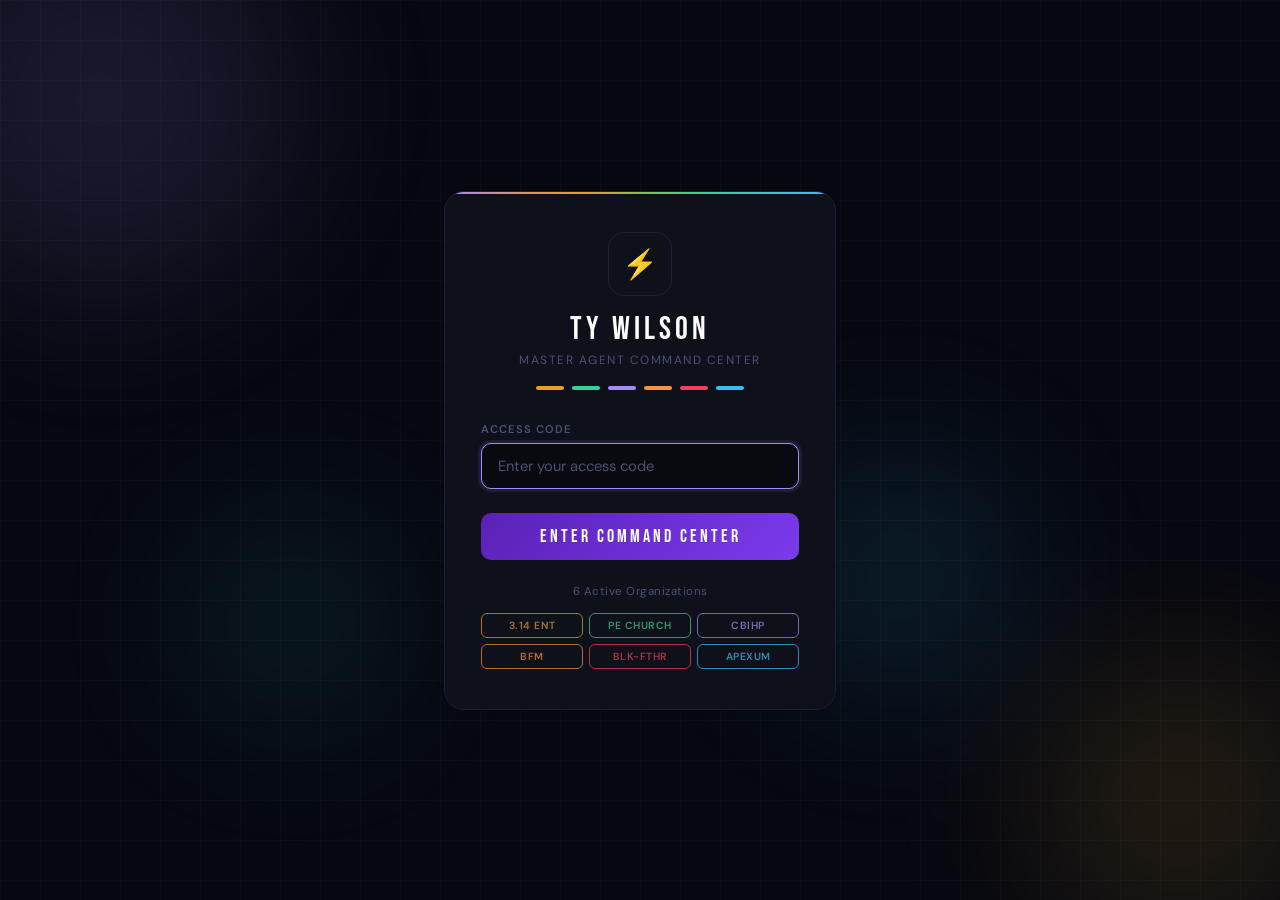
==== commit 233ef56c: "Add files via upload" ====
--- a/index.html
+++ b/index.html
@@ -3,1255 +3,455 @@
 <head>
 <meta charset="UTF-8">
 <meta name="viewport" content="width=device-width, initial-scale=1.0">
-<title>Ty Wilson | Master Agent Command Center v2</title>
-<link rel="preconnect" href="https://fonts.googleapis.com">
-<link href="https://fonts.googleapis.com/css2?family=Bebas+Neue&family=DM+Sans:ital,wght@0,300;0,400;0,500;0,600;1,300&family=DM+Mono:wght@400;500&display=swap" rel="stylesheet">
+<title>Ty Wilson | Command Center</title>
+<link href="https://fonts.googleapis.com/css2?family=Bebas+Neue&family=DM+Sans:wght@300;400;500;600&display=swap" rel="stylesheet">
 <style>
+* { box-sizing: border-box; margin: 0; padding: 0; }
+
 :root {
-  --bg: #080a0f;
-  --ink: #0d1117;
-  --card: #111520;
-  --card2: #161c2a;
-  --border: #1e2535;
-  --border2: #252d42;
-  --text: #d8dde8;
-  --muted: #5a6480;
-  --bright: #e8edf8;
-
-  /* Brand per org */
-  --c314:   #e8a020;   /* gold */
-  --cpec:   #34d399;   /* emerald */
-  --ccbihp: #a78bfa;   /* violet */
-  --cbfm:   #fb923c;   /* orange */
-  --cblk:   #f43f5e;   /* rose */
-  --capx:   #38bdf8;   /* sky */
-
-  --radius: 14px;
-  --font-display: 'Bebas Neue', sans-serif;
-  --font-body: 'DM Sans', sans-serif;
-  --font-mono: 'DM Mono', monospace;
-}
-
-*, *::before, *::after { box-sizing: border-box; margin: 0; padding: 0; }
+  --bg: #060810;
+  --card: #0e1119;
+  --border: #1a2035;
+  --text: #d0d5e8;
+  --muted: #4a5270;
+  --gold: #e8a020;
+  --green: #34d399;
+  --violet: #a78bfa;
+  --rose: #f43f5e;
+  --sky: #38bdf8;
+  --orange: #fb923c;
+}
 
 body {
   background: var(--bg);
-  color: var(--text);
-  font-family: var(--font-body);
-  font-size: 14px;
-  line-height: 1.6;
+  font-family: 'DM Sans', sans-serif;
   min-height: 100vh;
-}
-
-/* ── LAYOUT ── */
-.app { display: flex; min-height: 100vh; }
-
-/* sidebar */
-.sidebar {
-  width: 220px;
-  flex-shrink: 0;
-  background: var(--ink);
-  border-right: 1px solid var(--border);
-  display: flex;
-  flex-direction: column;
-  position: sticky;
-  top: 0;
-  height: 100vh;
-  overflow-y: auto;
-}
-
-.logo {
-  padding: 24px 20px 18px;
-  border-bottom: 1px solid var(--border);
-}
-.logo-mark {
-  font-family: var(--font-display);
-  font-size: 1.6rem;
-  letter-spacing: 2px;
-  background: linear-gradient(135deg, var(--c314), #fff 60%);
-  -webkit-background-clip: text;
-  -webkit-text-fill-color: transparent;
-  line-height: 1;
-}
-.logo-sub { font-size: 0.68rem; color: var(--muted); letter-spacing: 0.5px; margin-top: 4px; text-transform: uppercase; }
-
-.nav-section { padding: 14px 12px 4px; }
-.nav-label { font-size: 0.62rem; color: var(--muted); letter-spacing: 1.5px; text-transform: uppercase; font-weight: 600; padding: 0 8px; margin-bottom: 4px; }
-
-.nav-item {
   display: flex;
   align-items: center;
-  gap: 9px;
-  padding: 8px 10px;
-  border-radius: 8px;
-  cursor: pointer;
-  color: var(--muted);
-  font-size: 0.83rem;
-  font-weight: 500;
-  transition: all 0.15s;
-  margin-bottom: 1px;
-}
-.nav-item:hover { background: var(--card); color: var(--text); }
-.nav-item.active { background: var(--card2); color: var(--bright); }
-.nav-dot { width: 8px; height: 8px; border-radius: 50%; flex-shrink: 0; }
-
-/* org items */
-.nav-org { border-left: 2px solid transparent; border-radius: 0 8px 8px 0; margin-left: 0; padding-left: 12px; }
-.nav-org.active, .nav-org:hover { border-left-color: var(--org-color); }
-
-/* main area */
-.main { flex: 1; padding: 28px; overflow-x: hidden; }
-
-/* ── PANELS ── */
-.panel { display: none; }
-.panel.active { display: block; }
-
-/* ── TYPOGRAPHY ── */
-.page-title {
-  font-family: var(--font-display);
-  font-size: 2.4rem;
-  letter-spacing: 3px;
-  line-height: 1;
-  margin-bottom: 4px;
-  color: var(--bright);
-}
-.page-sub { color: var(--muted); font-size: 0.83rem; margin-bottom: 28px; }
-
-.section-head {
-  font-family: var(--font-display);
-  font-size: 1.1rem;
-  letter-spacing: 2px;
-  color: var(--bright);
-  margin: 28px 0 14px;
-  padding-bottom: 8px;
-  border-bottom: 1px solid var(--border);
-}
-
-/* ── CARDS ── */
-.grid-2 { display: grid; grid-template-columns: repeat(auto-fill, minmax(280px, 1fr)); gap: 16px; }
-.grid-3 { display: grid; grid-template-columns: repeat(auto-fill, minmax(220px, 1fr)); gap: 14px; }
+  justify-content: center;
+  overflow: hidden;
+  position: relative;
+}
+
+/* ── Animated background ── */
+.bg-orbs {
+  position: fixed;
+  inset: 0;
+  pointer-events: none;
+  z-index: 0;
+}
+.orb {
+  position: absolute;
+  border-radius: 50%;
+  filter: blur(80px);
+  opacity: 0.12;
+  animation: drift 12s ease-in-out infinite alternate;
+}
+.orb-1 { width: 400px; height: 400px; background: var(--violet); top: -100px; left: -100px; animation-delay: 0s; }
+.orb-2 { width: 300px; height: 300px; background: var(--gold); bottom: -50px; right: -50px; animation-delay: 3s; }
+.orb-3 { width: 250px; height: 250px; background: var(--sky); top: 50%; right: 20%; animation-delay: 6s; }
+.orb-4 { width: 200px; height: 200px; background: var(--green); bottom: 20%; left: 15%; animation-delay: 2s; }
+
+@keyframes drift {
+  from { transform: translate(0, 0) scale(1); }
+  to   { transform: translate(30px, 20px) scale(1.1); }
+}
+
+/* ── Grid texture ── */
+body::before {
+  content: '';
+  position: fixed;
+  inset: 0;
+  background-image:
+    linear-gradient(rgba(255,255,255,0.02) 1px, transparent 1px),
+    linear-gradient(90deg, rgba(255,255,255,0.02) 1px, transparent 1px);
+  background-size: 40px 40px;
+  z-index: 0;
+}
+
+/* ── Login card ── */
+.login-wrap {
+  position: relative;
+  z-index: 10;
+  width: 100%;
+  max-width: 440px;
+  padding: 24px;
+  animation: fadeUp 0.7s ease both;
+}
+
+@keyframes fadeUp {
+  from { opacity: 0; transform: translateY(24px); }
+  to   { opacity: 1; transform: translateY(0); }
+}
 
 .card {
   background: var(--card);
   border: 1px solid var(--border);
-  border-radius: var(--radius);
-  padding: 20px;
+  border-radius: 20px;
+  padding: 40px 36px;
   position: relative;
   overflow: hidden;
-  transition: border-color 0.2s, transform 0.2s;
-}
+}
+
+/* top color bar */
 .card::before {
   content: '';
   position: absolute;
   top: 0; left: 0; right: 0;
   height: 2px;
-  background: var(--org-color, #333);
-}
-.card:hover { border-color: var(--org-color, var(--border2)); transform: translateY(-1px); }
-.card.clickable { cursor: pointer; }
-
-.card-icon { font-size: 1.6rem; margin-bottom: 12px; }
-.card-org { font-size: 0.65rem; font-weight: 700; letter-spacing: 1.5px; text-transform: uppercase; color: var(--org-color); margin-bottom: 6px; }
-.card-title { font-size: 0.95rem; font-weight: 600; color: var(--bright); margin-bottom: 8px; }
-.card-desc { font-size: 0.8rem; color: var(--muted); line-height: 1.55; }
-
-.pill-row { display: flex; flex-wrap: wrap; gap: 5px; margin-top: 12px; }
-.pill {
-  padding: 2px 9px;
-  border-radius: 999px;
-  font-size: 0.68rem;
-  font-weight: 500;
-  background: rgba(255,255,255,0.05);
-  border: 1px solid var(--border2);
-  color: var(--muted);
-}
-
-/* ── PIPELINE ── */
-.pipeline {
-  display: flex;
-  align-items: stretch;
-  gap: 0;
-  flex-wrap: wrap;
-  background: var(--card);
+  background: linear-gradient(90deg, var(--violet), var(--gold), var(--green), var(--sky));
+}
+
+/* logo / header */
+.logo-area {
+  text-align: center;
+  margin-bottom: 32px;
+}
+
+.logo-icon {
+  width: 64px; height: 64px;
+  border-radius: 16px;
+  background: linear-gradient(135deg, var(--violet)22, var(--gold)22);
   border: 1px solid var(--border);
-  border-radius: var(--radius);
-  overflow: hidden;
-  margin-bottom: 14px;
-}
-.pipe-step {
-  flex: 1;
-  min-width: 90px;
-  padding: 14px 12px;
-  text-align: center;
-  border-right: 1px solid var(--border);
+  display: flex; align-items: center; justify-content: center;
+  font-size: 1.8rem;
+  margin: 0 auto 18px;
+}
+
+.logo-title {
+  font-family: 'Bebas Neue', sans-serif;
+  font-size: 2rem;
+  letter-spacing: 4px;
+  color: #fff;
+  line-height: 1;
+  margin-bottom: 6px;
+}
+
+.logo-sub {
   font-size: 0.75rem;
   color: var(--muted);
-}
-.pipe-step:last-child { border-right: none; }
-.pipe-step strong { display: block; font-size: 0.68rem; font-weight: 700; letter-spacing: 0.5px; color: var(--text); margin-bottom: 3px; }
-.pipe-icon { font-size: 1.2rem; margin-bottom: 5px; }
-
-/* ── FORMS ── */
-.composer-box {
-  background: var(--card);
-  border: 1px solid var(--border);
-  border-radius: var(--radius);
-  padding: 24px;
-  margin-bottom: 20px;
-}
-.composer-box h3 { font-family: var(--font-display); font-size: 1.1rem; letter-spacing: 2px; color: var(--bright); margin-bottom: 18px; }
-
-.form-grid { display: grid; grid-template-columns: 1fr 1fr; gap: 14px; margin-bottom: 14px; }
-@media (max-width: 640px) { .form-grid { grid-template-columns: 1fr; } .sidebar { display: none; } }
-
-.form-field { display: flex; flex-direction: column; gap: 5px; }
-.form-field.full { grid-column: 1 / -1; }
-label { font-size: 0.72rem; font-weight: 600; letter-spacing: 0.5px; text-transform: uppercase; color: var(--muted); }
-
-select, input[type="text"], input[type="date"], input[type="time"], textarea {
-  background: var(--ink);
-  border: 1px solid var(--border2);
-  border-radius: 8px;
-  color: var(--text);
-  font-family: var(--font-body);
-  font-size: 0.85rem;
-  padding: 9px 13px;
-  outline: none;
-  transition: border-color 0.15s;
-  width: 100%;
-}
-select:focus, input:focus, textarea:focus { border-color: var(--accent, #6366f1); }
-textarea { resize: vertical; min-height: 90px; }
-select option { background: #111; }
-
-.btn-row { display: flex; gap: 10px; align-items: center; flex-wrap: wrap; margin-top: 4px; }
-
-.btn {
-  padding: 9px 20px;
-  border-radius: 8px;
-  border: none;
-  font-family: var(--font-body);
-  font-size: 0.83rem;
+  letter-spacing: 1.5px;
+  text-transform: uppercase;
+}
+
+/* org indicators */
+.org-dots {
+  display: flex;
+  justify-content: center;
+  gap: 8px;
+  margin: 18px 0 28px;
+}
+.org-dot {
+  width: 28px; height: 4px;
+  border-radius: 2px;
+  animation: pulse-dot 2s ease-in-out infinite alternate;
+}
+.org-dot:nth-child(1) { background: var(--gold); animation-delay: 0s; }
+.org-dot:nth-child(2) { background: var(--green); animation-delay: 0.2s; }
+.org-dot:nth-child(3) { background: var(--violet); animation-delay: 0.4s; }
+.org-dot:nth-child(4) { background: var(--orange); animation-delay: 0.6s; }
+.org-dot:nth-child(5) { background: var(--rose); animation-delay: 0.8s; }
+.org-dot:nth-child(6) { background: var(--sky); animation-delay: 1s; }
+
+@keyframes pulse-dot {
+  from { opacity: 0.3; }
+  to   { opacity: 1; }
+}
+
+/* form */
+.form-group {
+  margin-bottom: 16px;
+}
+label {
+  display: block;
+  font-size: 0.7rem;
   font-weight: 600;
-  cursor: pointer;
-  transition: all 0.15s;
-}
-.btn-primary { background: #4f52d9; color: #fff; }
-.btn-primary:hover { background: #3f42c0; }
-.btn-sm {
-  padding: 6px 14px;
-  font-size: 0.75rem;
-  background: var(--card2);
-  border: 1px solid var(--border2);
-  color: var(--text);
-  border-radius: 6px;
-  cursor: pointer;
-  font-family: var(--font-body);
-  transition: all 0.15s;
-}
-.btn-sm:hover { border-color: #4f52d9; color: var(--bright); }
-
-/* ── OUTPUT ── */
-.output-box {
-  background: var(--ink);
-  border: 1px solid var(--border2);
-  border-radius: 10px;
-  padding: 18px;
-  margin-top: 16px;
-  font-size: 0.83rem;
-  line-height: 1.75;
-  white-space: pre-wrap;
-  color: var(--text);
-  display: none;
-  font-family: var(--font-mono);
-  max-height: 480px;
-  overflow-y: auto;
-}
-.output-box.show { display: block; }
-.output-label {
-  font-size: 0.65rem;
-  font-weight: 700;
   letter-spacing: 1px;
   text-transform: uppercase;
   color: var(--muted);
-  margin-top: 14px;
-  margin-bottom: 6px;
-  display: none;
-}
-.output-label.show { display: block; }
-
-@keyframes pulse { 0%,100%{opacity:.4} 50%{opacity:1} }
-.loading { animation: pulse 1.2s infinite; color: var(--muted); }
-
-/* ── SCHEDULE ── */
-.events-list { display: flex; flex-direction: column; gap: 8px; }
-.event-row {
-  display: flex;
-  align-items: center;
-  gap: 12px;
-  padding: 10px 14px;
-  background: var(--card2);
-  border: 1px solid var(--border);
-  border-radius: 8px;
-  font-size: 0.82rem;
-}
-.event-org-tag {
-  padding: 2px 8px;
-  border-radius: 5px;
-  font-size: 0.65rem;
-  font-weight: 700;
-  letter-spacing: 0.5px;
-  flex-shrink: 0;
-}
-.event-name { font-weight: 600; color: var(--bright); flex: 1; }
-.event-meta { color: var(--muted); font-size: 0.75rem; }
-
-.conflict-alert {
-  padding: 10px 16px;
-  border-radius: 8px;
-  font-size: 0.82rem;
-  font-weight: 600;
-  margin-top: 12px;
-}
-.conflict-ok { background: rgba(52,211,153,0.1); color: #34d399; border: 1px solid rgba(52,211,153,0.25); }
-.conflict-warn { background: rgba(251,146,60,0.1); color: #fb923c; border: 1px solid rgba(251,146,60,0.25); }
-
-/* ── WORKFLOW STEPS ── */
-.workflow-steps { display: flex; flex-direction: column; gap: 10px; }
-.wf-step {
-  display: flex;
-  gap: 14px;
-  align-items: flex-start;
-  padding: 14px 18px;
-  background: var(--card);
+  margin-bottom: 7px;
+}
+input {
+  width: 100%;
+  background: #080a10;
   border: 1px solid var(--border);
   border-radius: 10px;
-}
-.wf-num {
-  width: 28px; height: 28px;
+  color: var(--text);
+  font-family: 'DM Sans', sans-serif;
+  font-size: 0.92rem;
+  padding: 12px 16px;
+  outline: none;
+  transition: border-color 0.2s, box-shadow 0.2s;
+}
+input:focus {
+  border-color: var(--violet);
+  box-shadow: 0 0 0 3px rgba(167,139,250,0.1);
+}
+input::placeholder { color: var(--muted); }
+
+/* error */
+.error-msg {
+  font-size: 0.78rem;
+  color: var(--rose);
+  margin-top: 6px;
+  display: none;
+  padding-left: 4px;
+}
+.error-msg.show { display: block; }
+
+/* submit button */
+.btn-enter {
+  width: 100%;
+  padding: 13px;
+  border-radius: 10px;
+  border: none;
+  background: linear-gradient(135deg, #5b21b6, #7c3aed);
+  color: #fff;
+  font-family: 'Bebas Neue', sans-serif;
+  font-size: 1.1rem;
+  letter-spacing: 3px;
+  cursor: pointer;
+  margin-top: 8px;
+  transition: all 0.2s;
+  position: relative;
+  overflow: hidden;
+}
+.btn-enter:hover {
+  transform: translateY(-1px);
+  box-shadow: 0 8px 20px rgba(124,58,237,0.35);
+}
+.btn-enter:active { transform: translateY(0); }
+.btn-enter:disabled { opacity: 0.5; cursor: default; transform: none; }
+
+/* loading state */
+.btn-enter .btn-text { transition: opacity 0.2s; }
+.btn-enter.loading .btn-text { opacity: 0; }
+.btn-enter .spinner {
+  position: absolute;
+  inset: 0;
+  display: flex; align-items: center; justify-content: center;
+  opacity: 0;
+  transition: opacity 0.2s;
+}
+.btn-enter.loading .spinner { opacity: 1; }
+.spin {
+  width: 20px; height: 20px;
+  border: 2px solid rgba(255,255,255,0.3);
+  border-top-color: #fff;
   border-radius: 50%;
-  display: flex; align-items: center; justify-content: center;
-  font-family: var(--font-display);
-  font-size: 0.9rem;
-  flex-shrink: 0;
-  border: 1px solid;
-}
-.wf-body strong { display: block; font-size: 0.85rem; color: var(--bright); margin-bottom: 3px; }
-.wf-body p { font-size: 0.78rem; color: var(--muted); line-height: 1.5; }
-.wf-tools { display: flex; gap: 5px; flex-wrap: wrap; margin-top: 6px; }
-.tool-tag {
-  padding: 2px 8px;
-  border-radius: 4px;
+  animation: spin 0.7s linear infinite;
+}
+@keyframes spin { to { transform: rotate(360deg); } }
+
+/* footer */
+.card-footer {
+  text-align: center;
+  margin-top: 24px;
+  font-size: 0.72rem;
+  color: var(--muted);
+  letter-spacing: 0.5px;
+}
+
+/* org list */
+.org-list {
+  display: grid;
+  grid-template-columns: 1fr 1fr 1fr;
+  gap: 6px;
+  margin-top: 14px;
+}
+.org-chip {
+  padding: 5px 8px;
+  border-radius: 6px;
   font-size: 0.65rem;
   font-weight: 600;
-  background: rgba(255,255,255,0.05);
-  border: 1px solid var(--border2);
-  color: var(--muted);
-  font-family: var(--font-mono);
-}
-
-/* ── OVERVIEW STATS ── */
-.stat-row { display: grid; grid-template-columns: repeat(auto-fill, minmax(140px, 1fr)); gap: 12px; margin-bottom: 24px; }
-.stat-card {
-  background: var(--card);
-  border: 1px solid var(--border);
-  border-radius: 10px;
-  padding: 16px;
+  letter-spacing: 0.5px;
   text-align: center;
-}
-.stat-num { font-family: var(--font-display); font-size: 2rem; letter-spacing: 2px; color: var(--bright); line-height: 1; }
-.stat-label { font-size: 0.7rem; color: var(--muted); margin-top: 4px; text-transform: uppercase; letter-spacing: 0.5px; }
-
-/* ── QUICK ACTIONS ── */
-.qa-grid { display: grid; grid-template-columns: repeat(auto-fill, minmax(160px, 1fr)); gap: 10px; }
-.qa-btn {
+  border: 1px solid;
+  opacity: 0.7;
+}
+
+/* success overlay */
+.success-overlay {
+  position: fixed;
+  inset: 0;
+  background: var(--bg);
+  z-index: 100;
   display: flex;
   flex-direction: column;
   align-items: center;
-  gap: 6px;
-  padding: 14px 10px;
-  background: var(--card);
-  border: 1px solid var(--border);
-  border-radius: 10px;
-  cursor: pointer;
-  text-align: center;
-  font-size: 0.78rem;
-  font-weight: 500;
+  justify-content: center;
+  opacity: 0;
+  pointer-events: none;
+  transition: opacity 0.4s;
+}
+.success-overlay.show {
+  opacity: 1;
+  pointer-events: all;
+}
+.success-icon {
+  font-size: 3rem;
+  margin-bottom: 16px;
+  animation: pop 0.4s ease both;
+}
+.success-text {
+  font-family: 'Bebas Neue', sans-serif;
+  font-size: 1.6rem;
+  letter-spacing: 4px;
+  color: #fff;
+  animation: pop 0.5s 0.1s ease both;
+}
+.success-sub {
+  font-size: 0.8rem;
   color: var(--muted);
-  transition: all 0.15s;
-}
-.qa-btn:hover { border-color: var(--border2); color: var(--text); background: var(--card2); }
-.qa-btn .qa-icon { font-size: 1.4rem; }
-
-/* scrollbar */
-::-webkit-scrollbar { width: 5px; }
-::-webkit-scrollbar-track { background: var(--bg); }
-::-webkit-scrollbar-thumb { background: var(--border2); border-radius: 3px; }
-
-/* copy button */
-.copy-btn {
-  float: right;
-  padding: 4px 10px;
-  font-size: 0.7rem;
-  background: var(--card2);
-  border: 1px solid var(--border2);
-  color: var(--muted);
-  border-radius: 5px;
-  cursor: pointer;
-  font-family: var(--font-body);
-  margin-bottom: 8px;
-}
-.copy-btn:hover { color: var(--text); }
+  margin-top: 6px;
+  animation: pop 0.5s 0.2s ease both;
+}
+@keyframes pop {
+  from { opacity: 0; transform: scale(0.8); }
+  to   { opacity: 1; transform: scale(1); }
+}
+
+/* progress bar on success */
+.progress-bar {
+  width: 200px;
+  height: 3px;
+  background: var(--border);
+  border-radius: 2px;
+  margin-top: 28px;
+  overflow: hidden;
+  animation: pop 0.5s 0.3s ease both;
+}
+.progress-fill {
+  height: 100%;
+  background: linear-gradient(90deg, var(--violet), var(--gold));
+  border-radius: 2px;
+  width: 0%;
+  transition: width 1.8s ease;
+}
 </style>
 </head>
 <body>
 
-<div class="app">
-
-<!-- ══════════ SIDEBAR ══════════ -->
-<nav class="sidebar">
-  <div class="logo">
-    <div class="logo-mark">TY WILSON</div>
-    <div class="logo-sub">Master Agent Center</div>
-  </div>
-
-  <div class="nav-section">
-    <div class="nav-label">Command</div>
-    <div class="nav-item active" onclick="show('overview')">
-      <span>⚡</span> Overview
+<!-- Background -->
+<div class="bg-orbs">
+  <div class="orb orb-1"></div>
+  <div class="orb orb-2"></div>
+  <div class="orb orb-3"></div>
+  <div class="orb orb-4"></div>
+</div>
+
+<!-- Login Card -->
+<div class="login-wrap">
+  <div class="card">
+
+    <div class="logo-area">
+      <div class="logo-icon">⚡</div>
+      <div class="logo-title">TY WILSON</div>
+      <div class="logo-sub">Master Agent Command Center</div>
+      <div class="org-dots">
+        <div class="org-dot"></div>
+        <div class="org-dot"></div>
+        <div class="org-dot"></div>
+        <div class="org-dot"></div>
+        <div class="org-dot"></div>
+        <div class="org-dot"></div>
+      </div>
     </div>
-    <div class="nav-item" onclick="show('composer')">
-      <span>✍️</span> Composer
+
+    <div class="form-group">
+      <label>Access Code</label>
+      <input
+        type="password"
+        id="pin-input"
+        placeholder="Enter your access code"
+        maxlength="20"
+        autocomplete="off"
+        onkeydown="if(event.key==='Enter') handleLogin()"
+      >
+      <div class="error-msg" id="error-msg">Incorrect access code. Try again.</div>
     </div>
-    <div class="nav-item" onclick="show('email')">
-      <span>📧</span> Email & Comms
+
+    <button class="btn-enter" id="login-btn" onclick="handleLogin()">
+      <span class="btn-text">ENTER COMMAND CENTER</span>
+      <span class="spinner"><span class="spin"></span></span>
+    </button>
+
+    <div class="card-footer">
+      <div style="margin-bottom:10px;">6 Active Organizations</div>
+      <div class="org-list">
+        <div class="org-chip" style="color:var(--gold);border-color:var(--gold)44;">3.14 ENT</div>
+        <div class="org-chip" style="color:var(--green);border-color:var(--green)44;">PE CHURCH</div>
+        <div class="org-chip" style="color:var(--violet);border-color:var(--violet)44;">CBIHP</div>
+        <div class="org-chip" style="color:var(--orange);border-color:var(--orange)44;">BFM</div>
+        <div class="org-chip" style="color:var(--rose);border-color:var(--rose)44;">BLK-FTHR</div>
+        <div class="org-chip" style="color:var(--sky);border-color:var(--sky)44;">APEXUM</div>
+      </div>
     </div>
-    <div class="nav-item" onclick="show('schedule')">
-      <span>📅</span> Schedule
-    </div>
-    <div class="nav-item" onclick="show('media')">
-      <span>🎬</span> Media & Social
-    </div>
-  </div>
-
-  <div class="nav-section">
-    <div class="nav-label">Workflows</div>
-    <div class="nav-item" onclick="show('book-wf')">
-      <span>📚</span> Book → Print
-    </div>
-    <div class="nav-item" onclick="show('ebook-wf')">
-      <span>📱</span> Book → eBook
-    </div>
-    <div class="nav-item" onclick="show('audio-wf')">
-      <span>🎧</span> Book → Audio
-    </div>
-    <div class="nav-item" onclick="show('apexum-wf')">
-      <span>💊</span> Apexum Sales
-    </div>
-  </div>
-
-  <div class="nav-section">
-    <div class="nav-label">Organizations</div>
-    <div class="nav-item nav-org" style="--org-color:var(--c314)" onclick="show('org-314')">
-      <span class="nav-dot" style="background:var(--c314)"></span> 3.14 Entertainment
-    </div>
-    <div class="nav-item nav-org" style="--org-color:var(--cpec)" onclick="show('org-pec')">
-      <span class="nav-dot" style="background:var(--cpec)"></span> PE Church
-    </div>
-    <div class="nav-item nav-org" style="--org-color:var(--ccbihp)" onclick="show('org-cbihp')">
-      <span class="nav-dot" style="background:var(--ccbihp)"></span> CBIHP Nonprofit
-    </div>
-    <div class="nav-item nav-org" style="--org-color:var(--cbfm)" onclick="show('org-bfm')">
-      <span class="nav-dot" style="background:var(--cbfm)"></span> BFM Nonprofit
-    </div>
-    <div class="nav-item nav-org" style="--org-color:var(--cblk)" onclick="show('org-blk')">
-      <span class="nav-dot" style="background:var(--cblk)"></span> BLK-FTHR Media
-    </div>
-    <div class="nav-item nav-org" style="--org-color:var(--capx)" onclick="show('org-apx')">
-      <span class="nav-dot" style="background:var(--capx)"></span> Apexum
-    </div>
-  </div>
-</nav>
-
-<!-- ══════════ MAIN ══════════ -->
-<main class="main">
-
-<!-- ── OVERVIEW ── -->
-<div id="panel-overview" class="panel active">
-  <div class="page-title">COMMAND CENTER</div>
-  <div class="page-sub">6 organizations · 6 master agents · unified workflow</div>
-
-  <div class="stat-row">
-    <div class="stat-card"><div class="stat-num">6</div><div class="stat-label">Orgs</div></div>
-    <div class="stat-card"><div class="stat-num">6</div><div class="stat-label">Master Agents</div></div>
-    <div class="stat-card"><div class="stat-num">3</div><div class="stat-label">Book Pipelines</div></div>
-    <div class="stat-card"><div class="stat-num" id="event-count">0</div><div class="stat-label">Events Scheduled</div></div>
-  </div>
-
-  <div class="section-head">YOUR MASTER AGENTS</div>
-  <div class="grid-2">
-
-    <div class="card clickable" style="--org-color:var(--c314)" onclick="show('org-314')">
-      <div class="card-icon">🎭</div>
-      <div class="card-org">3.14 Entertainment Group</div>
-      <div class="card-title">Agent STAGE</div>
-      <div class="card-desc">Music, film, fashion, culture, TV, books, marketing, advertising, and branding. Full entertainment industry workflow.</div>
-      <div class="pill-row"><span class="pill">Music</span><span class="pill">Film</span><span class="pill">Fashion</span><span class="pill">TV</span><span class="pill">Books</span><span class="pill">Branding</span><span class="pill">Advertising</span></div>
-    </div>
-
-    <div class="card clickable" style="--org-color:var(--cpec)" onclick="show('org-pec')">
-      <div class="card-icon">✨</div>
-      <div class="card-org">Positive Energy Church</div>
-      <div class="card-title">Agent LIGHT</div>
-      <div class="card-desc">Positive quotes, affirmations, online ministry growth, and 3 annual concert events with full booking workflow.</div>
-      <div class="pill-row"><span class="pill">Affirmations</span><span class="pill">Quotes</span><span class="pill">Bookings</span><span class="pill">3 Concerts/yr</span><span class="pill">Online Ministry</span></div>
-    </div>
-
-    <div class="card clickable" style="--org-color:var(--ccbihp)" onclick="show('org-cbihp')">
-      <div class="card-icon">🪶</div>
-      <div class="card-org">CBIHP Foundation</div>
-      <div class="card-title">Agent LEGACY</div>
-      <div class="card-desc">Cherokee Freedmen & Black Cherokee preservation. Grants, donor comms, historical content, books, documentary scripts. Academically rigorous with locked terminology.</div>
-      <div class="pill-row"><span class="pill">Grants</span><span class="pill">History</span><span class="pill">Documentary</span><span class="pill">Books</span><span class="pill">Donors</span></div>
-    </div>
-
-    <div class="card clickable" style="--org-color:var(--cbfm)" onclick="show('org-bfm')">
-      <div class="card-icon">🎞️</div>
-      <div class="card-org">BFM (daughter & cousin's nonprofit)</div>
-      <div class="card-title">Agent ROOTS</div>
-      <div class="card-desc">Preserving the Native American narrative through arts. Books, documentary scripts, media content, grant writing. Support role for Ty.</div>
-      <div class="pill-row"><span class="pill">Books</span><span class="pill">Docs</span><span class="pill">Arts</span><span class="pill">Grants</span><span class="pill">Native Narrative</span></div>
-    </div>
-
-    <div class="card clickable" style="--org-color:var(--cblk)" onclick="show('org-blk')">
-      <div class="card-icon">🦅</div>
-      <div class="card-org">BLK-FTHR Media</div>
-      <div class="card-title">Agent SIGNAL</div>
-      <div class="card-desc">Marketing dept. + full book production pipeline: manuscript → IngramSpark print-ready PDF, eBook (EPUB), and M4B audiobook.</div>
-      <div class="pill-row"><span class="pill">Marketing</span><span class="pill">Print PDF</span><span class="pill">eBook</span><span class="pill">M4B Audio</span><span class="pill">Ads</span></div>
-    </div>
-
-    <div class="card clickable" style="--org-color:var(--capx)" onclick="show('org-apx')">
-      <div class="card-icon">💊</div>
-      <div class="card-org">Apexum</div>
-      <div class="card-title">Agent APEX</div>
-      <div class="card-desc">Peptide marketing & sales. Full funnel: content → lead magnet (free digital book) → prospect nurture → consultation → conversion.</div>
-      <div class="pill-row"><span class="pill">Peptides</span><span class="pill">Sales Funnel</span><span class="pill">Lead Magnet</span><span class="pill">Free eBook</span><span class="pill">Ads</span></div>
-    </div>
-
-  </div>
-
-  <div class="section-head">QUICK ACTIONS</div>
-  <div class="qa-grid">
-    <div class="qa-btn" onclick="show('composer');setComp('314','script')"><div class="qa-icon">🎬</div>Film Script</div>
-    <div class="qa-btn" onclick="show('composer');setComp('pec','affirmation')"><div class="qa-icon">✨</div>Daily Affirmation</div>
-    <div class="qa-btn" onclick="show('composer');setComp('pec','booking')"><div class="qa-icon">🎵</div>Concert Booking</div>
-    <div class="qa-btn" onclick="show('composer');setComp('cbihp','grant')"><div class="qa-icon">💰</div>Grant Proposal</div>
-    <div class="qa-btn" onclick="show('composer');setComp('cbihp','docscipt')"><div class="qa-icon">🎞️</div>Doc Script</div>
-    <div class="qa-btn" onclick="show('composer');setComp('bfm','book')"><div class="qa-icon">📖</div>Book Chapter</div>
-    <div class="qa-btn" onclick="show('composer');setComp('blkfthr','ad')"><div class="qa-icon">📣</div>Ad Copy</div>
-    <div class="qa-btn" onclick="show('book-wf')"><div class="qa-icon">🖨️</div>Print Pipeline</div>
-    <div class="qa-btn" onclick="show('ebook-wf')"><div class="qa-icon">📱</div>eBook Pipeline</div>
-    <div class="qa-btn" onclick="show('audio-wf')"><div class="qa-icon">🎧</div>Audiobook Pipeline</div>
-    <div class="qa-btn" onclick="show('apexum-wf')"><div class="qa-icon">💊</div>Apexum Funnel</div>
-    <div class="qa-btn" onclick="show('composer');setComp('314','song')"><div class="qa-icon">🎵</div>Song / Lyrics</div>
-    <div class="qa-btn" onclick="show('schedule')"><div class="qa-icon">📅</div>Schedule Event</div>
-    <div class="qa-btn" onclick="show('media')"><div class="qa-icon">📸</div>Social Content</div>
-    <div class="qa-btn" onclick="show('email')"><div class="qa-icon">📧</div>Draft Email</div>
-    <div class="qa-btn" onclick="show('composer');setComp('apx','pitch')"><div class="qa-icon">🚀</div>Peptide Pitch</div>
+
   </div>
 </div>
 
-<!-- ── COMPOSER ── -->
-<div id="panel-composer" class="panel">
-  <div class="page-title">CONTENT COMPOSER</div>
-  <div class="page-sub">Route any task to the right agent in the right voice</div>
-
-  <div class="composer-box">
-    <h3>AGENT BRIEFING</h3>
-    <div class="form-grid">
-      <div class="form-field">
-        <label>Organization / Agent</label>
-        <select id="c-org" onchange="updateBadge()">
-          <option value="">— Select —</option>
-          <option value="314">🎭 3.14 Entertainment — Agent STAGE</option>
-          <option value="pec">✨ PE Church — Agent LIGHT</option>
-          <option value="cbihp">🪶 CBIHP Nonprofit — Agent LEGACY</option>
-          <option value="bfm">🎞️ BFM Nonprofit — Agent ROOTS</option>
-          <option value="blkfthr">🦅 BLK-FTHR Media — Agent SIGNAL</option>
-          <option value="apx">💊 Apexum — Agent APEX</option>
-        </select>
-      </div>
-      <div class="form-field">
-        <label>Content Type</label>
-        <select id="c-type">
-          <option value="">— Select —</option>
-          <optgroup label="Entertainment (3.14)">
-            <option value="script">Film / TV Script Scene</option>
-            <option value="song">Song / Lyrics</option>
-            <option value="music-pr">Music Press Release</option>
-            <option value="fashion-copy">Fashion / Brand Copy</option>
-            <option value="book-chapter">Book Chapter</option>
-            <option value="show-treatment">Show Treatment / Pitch</option>
-            <option value="ad">Advertisement Copy</option>
-          </optgroup>
-          <optgroup label="Church (PE Church)">
-            <option value="affirmation">Daily Affirmation / Quote</option>
-            <option value="quote-series">Quote Series (7-day)</option>
-            <option value="booking">Concert Booking Inquiry Letter</option>
-            <option value="church-promo">Event Promo Copy</option>
-            <option value="online-launch">Online Ministry Launch Content</option>
-          </optgroup>
-          <optgroup label="Nonprofit (CBIHP / BFM)">
-            <option value="grant">Grant Proposal Section</option>
-            <option value="donor-letter">Donor Letter</option>
-            <option value="docscipt">Documentary Script Segment</option>
-            <option value="history-content">Historical Education Content</option>
-            <option value="board-memo">Board Memo / Resolution</option>
-            <option value="press">Press Release</option>
-          </optgroup>
-          <optgroup label="Marketing (BLK-FTHR)">
-            <option value="social">Social Media Post + Caption</option>
-            <option value="video-script">Video Script</option>
-            <option value="campaign">Campaign Brief</option>
-            <option value="brand-copy">Brand Copy</option>
-          </optgroup>
-          <optgroup label="Apexum">
-            <option value="pitch">Peptide Sales Pitch</option>
-            <option value="client-email">Client Outreach Email</option>
-            <option value="product-desc">Product Description</option>
-            <option value="lead-magnet">Lead Magnet Copy</option>
-            <option value="follow-up">Follow-Up Sequence</option>
-          </optgroup>
-          <optgroup label="Any Org">
-            <option value="speech">Speech / Keynote</option>
-            <option value="bio">Bio / Profile</option>
-            <option value="newsletter">Newsletter</option>
-            <option value="poem">Poem / Spoken Word</option>
-          </optgroup>
-        </select>
-      </div>
-      <div class="form-field">
-        <label>Audience</label>
-        <input type="text" id="c-audience" placeholder="Who is this for?">
-      </div>
-      <div class="form-field">
-        <label>Tone</label>
-        <select id="c-tone">
-          <option value="professional">Professional</option>
-          <option value="inspirational">Inspirational / Uplifting</option>
-          <option value="bold-promotional">Bold & Promotional</option>
-          <option value="academic">Academic / Historically Rigorous</option>
-          <option value="conversational">Conversational</option>
-          <option value="storytelling">Storytelling / Narrative</option>
-          <option value="sales">Sales / Persuasive</option>
-          <option value="spiritual">Spiritual / Positive</option>
-          <option value="cinematic">Cinematic / Dramatic</option>
-        </select>
-      </div>
-      <div class="form-field full">
-        <label>Brief — What do you need? Be specific.</label>
-        <textarea id="c-brief" placeholder="Describe the task. Include key points, names, dates, goals, any specific language required..."></textarea>
-      </div>
-    </div>
-    <div class="btn-row">
-      <button class="btn btn-primary" onclick="generateContent()">⚡ Generate with AI</button>
-      <button class="btn-sm" onclick="clearComp()">Clear</button>
-      <span id="c-badge" style="font-size:0.75rem;color:var(--muted);margin-left:auto;"></span>
-    </div>
-    <div class="output-label" id="c-out-label">AGENT OUTPUT</div>
-    <div class="output-box" id="c-output"></div>
+<!-- Success Overlay -->
+<div class="success-overlay" id="success-overlay">
+  <div class="success-icon">⚡</div>
+  <div class="success-text">ACCESS GRANTED</div>
+  <div class="success-sub">Loading Command Center...</div>
+  <div class="progress-bar">
+    <div class="progress-fill" id="progress-fill"></div>
   </div>
 </div>
 
-<!-- ── EMAIL ── -->
-<div id="panel-email" class="panel">
-  <div class="page-title">EMAIL & COMMS</div>
-  <div class="page-sub">Draft any communication in the right organizational voice</div>
-
-  <div class="composer-box">
-    <h3>DRAFT AN EMAIL</h3>
-    <div class="form-grid">
-      <div class="form-field">
-        <label>Sending From</label>
-        <select id="e-org">
-          <option value="314">3.14 Entertainment Group</option>
-          <option value="pec">Positive Energy Church</option>
-          <option value="cbihp">CBIHP Foundation</option>
-          <option value="bfm">BFM Nonprofit</option>
-          <option value="blkfthr">BLK-FTHR Media</option>
-          <option value="apx">Apexum</option>
-        </select>
-      </div>
-      <div class="form-field">
-        <label>Email Type</label>
-        <select id="e-type">
-          <option value="outreach">Cold Outreach</option>
-          <option value="booking">Booking / Artist Inquiry</option>
-          <option value="donor">Donor Ask</option>
-          <option value="followup">Follow-Up</option>
-          <option value="announcement">Announcement</option>
-          <option value="partnership">Partnership Proposal</option>
-          <option value="press">Press / Media Pitch</option>
-          <option value="grant-follow">Grant Follow-Up</option>
-          <option value="client">Client Communication</option>
-          <option value="internal">Internal / Team Memo</option>
-          <option value="congregation">Congregation / Community Update</option>
-          <option value="sales">Sales Outreach (Apexum)</option>
-          <option value="lead-nurture">Lead Nurture</option>
-        </select>
-      </div>
-      <div class="form-field">
-        <label>To (Who / Role)</label>
-        <input type="text" id="e-to" placeholder="e.g., venue manager, potential donor, journalist...">
-      </div>
-      <div class="form-field">
-        <label>Subject (or AI will write it)</label>
-        <input type="text" id="e-subj" placeholder="Leave blank for AI subject line">
-      </div>
-      <div class="form-field full">
-        <label>Key Points / Goal</label>
-        <textarea id="e-brief" placeholder="What should this email accomplish? Any dates, asks, specific information?"></textarea>
-      </div>
-    </div>
-    <div class="btn-row">
-      <button class="btn btn-primary" onclick="generateEmail()">⚡ Draft Email</button>
-    </div>
-    <div class="output-label" id="e-out-label">EMAIL DRAFT</div>
-    <div class="output-box" id="e-output"></div>
-  </div>
-</div>
-
-<!-- ── SCHEDULE ── -->
-<div id="panel-schedule" class="panel">
-  <div class="page-title">SCHEDULE</div>
-  <div class="page-sub">Add events · Automatic conflict detection across all organizations</div>
-
-  <div class="composer-box">
-    <h3>ADD EVENT</h3>
-    <div class="form-grid">
-      <div class="form-field">
-        <label>Organization</label>
-        <select id="s-org">
-          <option value="314">3.14 Entertainment</option>
-          <option value="pec">PE Church</option>
-          <option value="cbihp">CBIHP Nonprofit</option>
-          <option value="bfm">BFM Nonprofit</option>
-          <option value="blkfthr">BLK-FTHR Media</option>
-          <option value="apx">Apexum</option>
-          <option value="personal">Personal</option>
-        </select>
-      </div>
-      <div class="form-field">
-        <label>Event Type</label>
-        <select id="s-type">
-          <option value="concert">Concert Event (PE Church)</option>
-          <option value="show">Entertainment Show / Event</option>
-          <option value="recording">Recording Session</option>
-          <option value="filming">Film Shoot</option>
-          <option value="meeting">Board / Team Meeting</option>
-          <option value="deadline">Content Deadline</option>
-          <option value="booking">Artist Booking</option>
-          <option value="fundraiser">Fundraiser / Gala</option>
-          <option value="service">Church Service / Online Stream</option>
-          <option value="interview">Media Interview</option>
-          <option value="sales-call">Apexum Sales Call / Consult</option>
-          <option value="personal">Personal / Family</option>
-        </select>
-      </div>
-      <div class="form-field">
-        <label>Date</label>
-        <input type="date" id="s-date">
-      </div>
-      <div class="form-field">
-        <label>Time</label>
-        <input type="time" id="s-time">
-      </div>
-      <div class="form-field full">
-        <label>Event Name / Notes</label>
-        <input type="text" id="s-name" placeholder="Event title, artist name, deadline description...">
-      </div>
-    </div>
-    <div class="btn-row">
-      <button class="btn btn-primary" onclick="addEvent()">📅 Check Conflicts & Add</button>
-    </div>
-    <div id="s-alert"></div>
-  </div>
-
-  <div class="section-head">SCHEDULED EVENTS</div>
-  <div class="events-list" id="events-list">
-    <div style="color:var(--muted);font-size:0.82rem;padding:14px;">No events yet. Add events above.</div>
-  </div>
-</div>
-
-<!-- ── MEDIA ── -->
-<div id="panel-media" class="panel">
-  <div class="page-title">MEDIA & SOCIAL</div>
-  <div class="page-sub">Photo briefs, video scripts, captions, campaigns — for every org</div>
-
-  <div class="composer-box">
-    <h3>CONTENT GENERATOR</h3>
-    <div class="form-grid">
-      <div class="form-field">
-        <label>Brand / Org</label>
-        <select id="m-org">
-          <option value="314">🎭 3.14 Entertainment</option>
-          <option value="pec">✨ PE Church</option>
-          <option value="cbihp">🪶 CBIHP</option>
-          <option value="bfm">🎞️ BFM Nonprofit</option>
-          <option value="blkfthr">🦅 BLK-FTHR Media</option>
-          <option value="apx">💊 Apexum</option>
-        </select>
-      </div>
-      <div class="form-field">
-        <label>Format</label>
-        <select id="m-format">
-          <option value="ig-post">Instagram Post + Caption + Hashtags</option>
-          <option value="ig-reel">Instagram Reel Script</option>
-          <option value="fb-post">Facebook Post</option>
-          <option value="yt-desc">YouTube Description + Tags</option>
-          <option value="yt-script">YouTube Video Script</option>
-          <option value="tiktok">TikTok Script</option>
-          <option value="photo-brief">Photo Shoot Brief</option>
-          <option value="video-brief">Video Production Brief</option>
-          <option value="stories">IG / FB Stories Script</option>
-          <option value="podcast">Podcast Episode Outline</option>
-          <option value="promo">Promo Video Script (30-60 sec)</option>
-          <option value="doc-clip">Documentary Clip Script</option>
-        </select>
-      </div>
-      <div class="form-field">
-        <label>Topic / Subject</label>
-        <input type="text" id="m-topic" placeholder="What's this content about?">
-      </div>
-      <div class="form-field">
-        <label>Goal / CTA</label>
-        <input type="text" id="m-cta" placeholder="e.g., buy tickets, follow, donate, book consult...">
-      </div>
-      <div class="form-field full">
-        <label>Direction / Notes</label>
-        <textarea id="m-brief" placeholder="Tone, visual ideas, key message, references, special instructions..."></textarea>
-      </div>
-    </div>
-    <div class="btn-row">
-      <button class="btn btn-primary" onclick="generateMedia()">⚡ Generate Content</button>
-    </div>
-    <div class="output-label" id="m-out-label">CONTENT OUTPUT</div>
-    <div class="output-box" id="m-output"></div>
-  </div>
-</div>
-
-<!-- ── BOOK → PRINT WORKFLOW ── -->
-<div id="panel-book-wf" class="panel">
-  <div class="page-title">MANUSCRIPT → PRINT-READY PDF</div>
-  <div class="page-sub">IngramSpark-ready · handled by Agent SIGNAL (BLK-FTHR Media)</div>
-
-  <div class="section-head">FULL PIPELINE</div>
-  <div class="workflow-steps">
-    <div class="wf-step">
-      <div class="wf-num" style="color:var(--cblk);border-color:var(--cblk)">1</div>
-      <div class="wf-body">
-        <strong>Manuscript Intake & Assessment</strong>
-        <p>Import final manuscript (Word .docx or Google Doc). Establish trim size (IngramSpark standard: 6×9, 5.5×8.5, or 5×8). Confirm chapter count, front matter, back matter, index, bibliography. Set ISBN and copyright page info.</p>
-        <div class="wf-tools"><span class="tool-tag">Word / Google Docs</span><span class="tool-tag">IngramSpark specs</span><span class="tool-tag">ISBN</span></div>
-      </div>
-    </div>
-    <div class="wf-step">
-      <div class="wf-num" style="color:var(--cblk);border-color:var(--cblk)">2</div>
-      <div class="wf-body">
-        <strong>Interior Layout & Typesetting</strong>
-        <p>Set margins (IngramSpark min: 0.5" outer, 0.75" inner/gutter for 300+ pages). Apply consistent heading hierarchy (H1 chapters, H2 sections). Body font 11–12pt with 1.3–1.5 leading. Page numbers in footer/header. Drop caps or ornamental chapter openers. Running heads with author/title.</p>
-        <div class="wf-tools"><span class="tool-tag">Adobe InDesign</span><span class="tool-tag">Affinity Publisher</span><span class="tool-tag">Vellum (Mac)</span><span class="tool-tag">Reedsy</span></div>
-      </div>
-    </div>
-    <div class="wf-step">
-      <div class="wf-num" style="color:var(--cblk);border-color:var(--cblk)">3</div>
-      <div class="wf-body">
-        <strong>Front & Back Matter</strong>
-        <p>Front: Half title, full title page, copyright page (ISBN, edition, rights statement), dedication, foreword/preface, table of contents. Back: Bibliography (Chicago style for historical works), index, about the author, other titles by author, colophon.</p>
-        <div class="wf-tools"><span class="tool-tag">Chicago 17th ed.</span><span class="tool-tag">Manual index or indexing software</span></div>
-      </div>
-    </div>
-    <div class="wf-step">
-      <div class="wf-num" style="color:var(--cblk);border-color:var(--cblk)">4</div>
-      <div class="wf-body">
-        <strong>Images / Photos (if applicable)</strong>
-        <p>All images must be 300 DPI minimum. Embed as CMYK or grayscale (for B&W interior). Caption every image. If photos of historical documents: ensure contrast is maximized. Place images inline with text or in signature plates.</p>
-        <div class="wf-tools"><span class="tool-tag">300 DPI min</span><span class="tool-tag">CMYK or Grayscale</span><span class="tool-tag">Photoshop / GIMP</span></div>
-      </div>
-    </div>
-    <div class="wf-step">
-      <div class="wf-num" style="color:var(--cblk);border-color:var(--cblk)">5</div>
-      <div class="wf-body">
-        <strong>Preflight & PDF Export</strong>
-        <p>Export as PDF/X-1a or PDF/X-4 (IngramSpark accepts both). Embed all fonts. Flatten transparency. No crop marks (IngramSpark adds bleed). Color profile: FOGRA39 (Europe) or SWOP (US). File size under 400MB. Check: widow/orphan lines, bad line breaks, hyphenation, page count divisible by 2.</p>
-        <div class="wf-tools"><span class="tool-tag">PDF/X-1a or X-4</span><span class="tool-tag">Fonts embedded</span><span class="tool-tag">Adobe Preflight</span></div>
-      </div>
-    </div>
-    <div class="wf-step">
-      <div class="wf-num" style="color:var(--cblk);border-color:var(--cblk)">6</div>
-      <div class="wf-body">
-        <strong>Cover File (separate)</strong>
-        <p>Full wrap cover: front + spine + back as single flat PDF. Spine width = page count × paper thickness (IngramSpark calculator). Resolution: 300 DPI. Color: CMYK. Bleed: 0.125" all sides. Barcode placement on back (lower right, no bleed). IngramSpark provides template generator.</p>
-        <div class="wf-tools"><span class="tool-tag">IngramSpark cover template</span><span class="tool-tag">Adobe Illustrator / Canva Pro</span><span class="tool-tag">300 DPI CMYK</span></div>
-      </div>
-    </div>
-    <div class="wf-step">
-      <div class="wf-num" style="color:var(--cblk);border-color:var(--cblk)">7</div>
-      <div class="wf-body">
-        <strong>Upload & Proof</strong>
-        <p>Upload interior PDF and cover PDF to IngramSpark. Order a physical proof copy before approving. Review: margins, spine text, bleed, image clarity, page count. Approve print-ready status. Set wholesale discount (40–55% recommended for retailer distribution).</p>
-        <div class="wf-tools"><span class="tool-tag">IngramSpark portal</span><span class="tool-tag">Physical proof</span><span class="tool-tag">Distribution settings</span></div>
-      </div>
-    </div>
-  </div>
-
-  <div class="section-head" style="margin-top:28px;">AI CONTENT ASSIST</div>
-  <div class="composer-box">
-    <h3>GENERATE BOOK COPY</h3>
-    <div class="form-grid">
-      <div class="form-field">
-        <label>Book Title</label>
-        <input type="text" id="bk-title" placeholder="Book title">
-      </div>
-      <div class="form-field">
-        <label>Content Needed</label>
-        <select id="bk-type">
-          <option value="copyright">Copyright Page Text</option>
-          <option value="dedication">Dedication</option>
-          <option value="about-author">About the Author</option>
-          <option value="back-cover">Back Cover Copy (blurb)</option>
-          <option value="foreword">Foreword Draft</option>
-          <option value="colophon">Colophon</option>
-          <option value="other-titles">Other Titles by Author page</option>
-        </select>
-      </div>
-      <div class="form-field full">
-        <label>Details</label>
-        <textarea id="bk-brief" placeholder="Relevant info: author name, publisher, year, brief book summary, other titles..."></textarea>
-      </div>
-    </div>
-    <button class="btn btn-primary" onclick="generateBookCopy()">⚡ Generate</button>
-    <div class="output-label" id="bk-out-label">OUTPUT</div>
-    <div class="output-box" id="bk-output"></div>
-  </div>
-</div>
-
-<!-- ── BOOK → eBOOK ── -->
-<div id="panel-ebook-wf" class="panel">
-  <div class="page-title">MANUSCRIPT → EBOOK</div>
-  <div class="page-sub">EPUB 3 · Kindle KFX · publish-ready for all major platforms</div>
-
-  <div class="section-head">CONVERSION PIPELINE</div>
-  <div class="workflow-steps">
-    <div class="wf-step">
-      <div class="wf-num" style="color:var(--capx);border-color:var(--capx)">1</div>
-      <div class="wf-body">
-        <strong>Clean the Source Document</strong>
-        <p>Start from the final edited manuscript (Word .docx). Remove all manual formatting: no hard spaces, no forced page breaks, no tab indents (use paragraph styles instead). Use Heading 1 for chapter titles, Heading 2 for sections. Body text as "Normal" style. This is the most critical step — garbage in, garbage out.</p>
-        <div class="wf-tools"><span class="tool-tag">Word styles</span><span class="tool-tag">Find & Replace cleanup</span></div>
-      </div>
-    </div>
-    <div class="wf-step">
-      <div class="wf-num" style="color:var(--capx);border-color:var(--capx)">2</div>
-      <div class="wf-body">
-        <strong>Convert to EPUB 3</strong>
-        <p>Use Calibre (free), Vellum, or Sigil to convert .docx → EPUB 3. EPUB 3 is the current standard accepted by Apple Books, Kobo, Barnes & Noble, and IngramSpark digital. Kindle requires a separate step (below). Validate EPUB with EPUBCheck (free tool) — must pass with zero errors.</p>
-        <div class="wf-tools"><span class="tool-tag">Calibre (free)</span><span class="tool-tag">Vellum (Mac)</span><span class="tool-tag">Sigil</span><span class="tool-tag">EPUBCheck</span></div>
-      </div>
-    </div>
-    <div class="wf-step">
-      <div class="wf-num" style="color:var(--capx);border-color:var(--capx)">3</div>
-      <div class="wf-body">
-        <strong>Kindle Format (KDP)</strong>
-        <p>Amazon KDP accepts EPUB 3 directly now (preferred) or you can use Kindle Previewer to convert and validate. Do NOT submit old MOBI format — Amazon deprecated it. Use KDP Previewer app to see exactly how it renders on all Kindle devices before submitting.</p>
-        <div class="wf-tools"><span class="tool-tag">Amazon KDP</span><span class="tool-tag">Kindle Previewer</span><span class="tool-tag">EPUB 3 (submit directly)</span></div>
-      </div>
-    </div>
-    <div class="wf-step">
-      <div class="wf-num" style="color:var(--capx);border-color:var(--capx)">4</div>
-      <div class="wf-body">
-        <strong>eBook Cover</strong>
-        <p>eBook cover is a single JPEG or PNG file. Minimum 2,560px on longest side. Aspect ratio: 1.6:1 (height:width) — standard is 1,600×2,560px. RGB color (not CMYK). 72 DPI is fine (screen only). High contrast text — must be legible as a thumbnail.</p>
-        <div class="wf-tools"><span class="tool-tag">1600×2560px min</span><span class="tool-tag">RGB JPEG/PNG</span><span class="tool-tag">Canva / Photoshop</span></div>
-      </div>
-    </div>
-    <div class="wf-step">
-      <div class="wf-num" style="color:var(--capx);border-color:var(--capx)">5</div>
-      <div class="wf-body">
-        <strong>Metadata & Distribution</strong>
-        <p>Set: Title, Subtitle, Author name (exactly as on cover), contributors, description (up to 4,000 chars on KDP — use HTML formatting), keywords (7 on KDP), BISAC categories (2), DRM preference, price by territory. For IngramSpark digital: upload EPUB + cover, set agency pricing.</p>
-        <div class="wf-tools"><span class="tool-tag">BISAC codes</span><span class="tool-tag">KDP metadata</span><span class="tool-tag">IngramSpark digital</span></div>
-      </div>
-    </div>
-    <div class="wf-step">
-      <div class="wf-num" style="color:var(--capx);border-color:var(--capx)">6</div>
-      <div class="wf-body">
-        <strong>Free Digital Copy for Lead Gen (Apexum use)</strong>
-        <p>For giving the eBook free to Apexum prospects: export a watermarked PDF version (PDF is simpler for free distribution than EPUB). Include a branded cover page and back page with Apexum CTA. Distribute via a landing page download link, email delivery, or BookFunnel (easiest tool for free book delivery).</p>
-        <div class="wf-tools"><span class="tool-tag">BookFunnel</span><span class="tool-tag">Watermarked PDF</span><span class="tool-tag">Landing page link</span><span class="tool-tag">Email delivery</span></div>
-      </div>
-    </div>
-  </div>
-</div>
-
-<!-- ── BOOK → AUDIOBOOK ── -->
-<div id="panel-audio-wf" class="panel">
-  <div class="page-title">MANUSCRIPT → M4B AUDIOBOOK</div>
-  <div class="page-sub">ACX / Findaway Voices ready · M4B chapter format</div>
-
-  <div class="section-head">PRODUCTION PIPELINE</div>
-  <div class="workflow-steps">
-    <div class="wf-step">
-      <div class="wf-num" style="color:var(--cpec);border-color:var(--cpec)">1</div>
-      <div class="wf-body">
-        <strong>Prepare the Reading Script</strong>
-        <p>Create a clean reading script from the manuscript. Remove or adapt visual elements (tables, footnotes, image captions — read them aloud or skip with a note). Add pronunciation guides for any unusual names. Mark pauses with [PAUSE] tags. This is your narrator's working document.</p>
-        <div class="wf-tools"><span class="tool-tag">Word doc reading script</span><span class="tool-tag">Pronunciation guide</span></div>
-      </div>
-    </div>
-    <div class="wf-step">
-      <div class="wf-num" style="color:var(--cpec);border-color:var(--cpec)">2</div>
-      <div class="wf-body">
-        <strong>Recording Setup</strong>
-        <p>ACX/Audible requires: 192kbps MP3 or WAV, Mono, -23dB RMS loudness, -3dB peak max, -60dB noise floor. Record each chapter as a separate file. Room treatment is critical — use a closet, hang blankets, or use a portable vocal booth. Condenser microphone minimum (Audio-Technica AT2020 or better).</p>
-        <div class="wf-tools"><span class="tool-tag">ACX specs</span><span class="tool-tag">Audacity (free)</span><span class="tool-tag">Adobe Audition</span><span class="tool-tag">-23dB RMS</span></div>
-      </div>
-    </div>
-    <div class="wf-step">
-      <div class="wf-num" style="color:var(--cpec);border-color:var(--cpec)">3</div>
-      <div class="wf-body">
-        <strong>Audio Editing & Mastering</strong>
-        <p>Edit each chapter: remove mouth noise, long silences, retakes. Apply: noise reduction, EQ (cut muddiness around 200-300Hz, boost clarity at 3-5kHz), light compression, final limiter. Normalize to -23dB LUFS (use Auphonic online — free, automated mastering to ACX specs).</p>
-        <div class="wf-tools"><span class="tool-tag">Audacity</span><span class="tool-tag">Auphonic (auto-mastering)</span><span class="tool-tag">Adobe Audition</span><span class="tool-tag">iZotope RX</span></div>
-      </div>
-    </div>
-    <div class="wf-step">
-      <div class="wf-num" style="color:var(--cpec);border-color:var(--cpec)">4</div>
-      <div class="wf-body">
-        <strong>Build the M4B File</strong>
-        <p>M4B is AAC audio with chapter markers — the standard audiobook format for Apple Books, Findaway, and personal use. Steps: (1) Convert all chapter WAVs to M4A using ffmpeg or Fre:ac. (2) Merge into single M4B using Audiobook Builder (Mac), mp4box, or Chapter and Verse app. (3) Add chapter markers, cover art (1400×1400px min JPG), title/author metadata.</p>
-        <div class="wf-tools"><span class="tool-tag">ffmpeg (free CLI)</span><span class="tool-tag">Audiobook Builder (Mac)</span><span class="tool-tag">Fre:ac (free)</span><span class="tool-tag">mp4box</span></div>
-      </div>
-    </div>
-    <div class="wf-step">
-      <div class="wf-num" style="color:var(--cpec);border-color:var(--cpec)">5</div>
-      <div class="wf-body">
-        <strong>QC Pass</strong>
-        <p>Listen to the first and last 5 minutes of each chapter. Check: no clipping, consistent volume, no background hum, chapter markers correct, cover art embedded, metadata displays correctly in Apple Books / VLC. Run ACX Check plugin in Audacity to verify specs before submission.</p>
-        <div class="wf-tools"><span class="tool-tag">ACX Check (Audacity plugin)</span><span class="tool-tag">Apple Books preview</span><span class="tool-tag">VLC</span></div>
-      </div>
-    </div>
-    <div class="wf-step">
-      <div class="wf-num" style="color:var(--cpec);border-color:var(--cpec)">6</div>
-      <div class="wf-body">
-        <strong>Distribution</strong>
-        <p>ACX (Audible/Amazon exclusive or non-exclusive). Findaway Voices (wide distribution: Apple Books, Kobo, libraries — recommended for non-exclusive). Authors Republic (alternative wide). For Apexum free copy: distribute the M4B file directly via BookFunnel or as a downloadable link — M4B plays natively in iPhone Podcasts app and Apple Books.</p>
-        <div class="wf-tools"><span class="tool-tag">ACX (Audible)</span><span class="tool-tag">Findaway Voices</span><span class="tool-tag">BookFunnel</span><span class="tool-tag">Apple Books</span></div>
-      </div>
-    </div>
-  </div>
-
-  <div class="section-head" style="margin-top:28px;">AI ASSIST — READING SCRIPT PREP</div>
-  <div class="composer-box">
-    <h3>ADAPT TEXT FOR AUDIO</h3>
-    <div class="form-grid">
-      <div class="form-field full">
-        <label>Paste a passage to adapt for audio narration</label>
-        <textarea id="au-text" placeholder="Paste a paragraph or section from your manuscript..."></textarea>
-      </div>
-    </div>
-    <button class="btn btn-primary" onclick="adaptForAudio()">🎧 Adapt for Audio Script</button>
-    <div class="output-label" id="au-out-label">AUDIO SCRIPT VERSION</div>
-    <div class="output-box" id="au-output"></div>
-  </div>
-</div>
-
-<!-- ── APEXUM WORKFLOW ── -->
-<div id="panel-apexum-wf" class="panel">
-  <div class="page-title">APEXUM SALES WORKFLOW</div>
-  <div class="page-sub">Peptide marketing & sales funnel · Agent APEX</div>
-
-  <div class="section-head">FULL SALES FUNNEL</div>
-  <div class="pipeline">
-    <div class="pipe-step"><div class="pipe-icon">📣</div><strong>AWARENESS</strong>Content, ads, social</div>
-    <div class="pipe-step"><div class="pipe-icon">📘</div><strong>LEAD MAGNET</strong>Free digital book</div>
-    <div class="pipe-step"><div class="pipe-icon">📧</div><strong>NURTURE</strong>Email sequence</div>
-    <div class="pipe-step"><div class="pipe-icon">📞</div><strong>CONSULT</strong>Booking call</div>
-    <div class="pipe-step"><div class="pipe-icon">💊</div><strong>CONVERT</strong>Sale / client</div>
-    <div class="pipe-step"><div class="pipe-icon">🔁</div><strong>RETAIN</strong>Repeat & referral</div>
-  </div>
-
-  <div class="workflow-steps">
-    <div class="wf-step">
-      <div class="wf-num" style="color:var(--capx);border-color:var(--capx)">1</div>
-      <div class="wf-body">
-        <strong>Awareness — Content & Paid Ads</strong>
-        <p>Social content (IG, FB, TikTok) educating the target market on peptides: benefits, science, results, safety, and lifestyle integration. Paid ads targeting: fitness-oriented adults 30-60, biohackers, anti-aging interest, wellness communities. Hook → Education → CTA to download free book.</p>
-        <div class="wf-tools"><span class="tool-tag">IG / FB ads</span><span class="tool-tag">Educational content</span><span class="tool-tag">Reels / TikTok</span></div>
-      </div>
-    </div>
-    <div class="wf-step">
-      <div class="wf-num" style="color:var(--capx);border-color:var(--capx)">2</div>
-      <div class="wf-body">
-        <strong>Lead Magnet — Free Digital Book</strong>
-        <p>The free book (PDF or M4B audio) is the primary lead capture tool. Landing page: headline + bullet benefits + email opt-in form → instant book delivery (via BookFunnel or email automation). Book content: peptide education, what they are, how they work, key protocols, results, and why Apexum. Ends with a clear CTA to book a free consultation call.</p>
-        <div class="wf-tools"><span class="tool-tag">Landing page</span><span class="tool-tag">Email opt-in</span><span class="tool-tag">BookFunnel delivery</span><span class="tool-tag">PDF + M4B versions</span></div>
-      </div>
-    </div>
-    <div class="wf-step">
-      <div class="wf-num" style="color:var(--capx);border-color:var(--capx)">3</div>
-      <div class="wf-body">
-        <strong>Email Nurture Sequence (7–10 emails)</strong>
-        <p>Day 0: Book delivery + welcome. Day 1: "Did you get your book?" + one peptide benefit highlight. Day 3: Success story / testimonial. Day 5: FAQ — common concerns about peptides. Day 7: Education email (specific peptide spotlight). Day 9: Soft pitch — offer free consultation. Day 12: Final CTA — "Last chance to book your call." Automate via Mailchimp, Klaviyo, or ConvertKit.</p>
-        <div class="wf-tools"><span class="tool-tag">Mailchimp</span><span class="tool-tag">Klaviyo</span><span class="tool-tag">ConvertKit</span><span class="tool-tag">7-10 email sequence</span></div>
-      </div>
-    </div>
-    <div class="wf-step">
-      <div class="wf-num" style="color:var(--capx);border-color:var(--capx)">4</div>
-      <div class="wf-body">
-        <strong>Consultation Booking</strong>
-        <p>Calendly or Acuity Scheduling link embedded in emails and landing page. Pre-call intake form: health goals, current regimen, specific interests, how they heard about Apexum. This data lets you personalize the consult. Consultation: needs assessment → product match → close or follow-up proposal.</p>
-        <div class="wf-tools"><span class="tool-tag">Calendly</span><span class="tool-tag">Acuity</span><span class="tool-tag">Intake form</span></div>
-      </div>
-    </div>
-    <div class="wf-step">
-      <div class="wf-num" style="color:var(--capx);border-color:var(--capx)">5</div>
-      <div class="wf-body">
-        <strong>Conversion — Sale</strong>
-        <p>Post-consult: send personalized proposal/protocol PDF (Agent APEX generates these). Include: recommended peptides, protocol, pricing, expected timeline for results. Follow-up call or email 48 hours later if no decision. Payment processing: Stripe or Square. Onboarding: welcome email with full protocol PDF, check-in schedule.</p>
-        <div class="wf-tools"><span class="tool-tag">Protocol PDF</span><span class="tool-tag">Stripe</span><span class="tool-tag">Proposal template</span></div>
-      </div>
-    </div>
-    <div class="wf-step">
-      <div class="wf-num" style="color:var(--capx);border-color:var(--capx)">6</div>
-      <div class="wf-body">
-        <strong>Retention & Referrals</strong>
-        <p>30/60/90-day check-in emails (automated). Progress tracking nudges. Referral program: "Refer a friend, get 10% off your next order." Testimonial request at 60 days. Upsell: complementary peptides or upgraded protocol at 90 days. Client success stories become social proof content that feeds back into Step 1.</p>
-        <div class="wf-tools"><span class="tool-tag">Automated check-ins</span><span class="tool-tag">Referral program</span><span class="tool-tag">Testimonial collection</span></div>
-      </div>
-    </div>
-  </div>
-
-  <div class="section-head" style="margin-top:28px;">APEXUM CONTENT GENERATOR</div>
-  <div class="composer-box">
-    <h3>AGENT APEX — CONTENT & SALES COPY</h3>
-    <div class="form-grid">
-      <div class="form-field">
-        <label>Content Type</label>
-        <select id="apx-type">
-          <option value="ad">Paid Ad (IG/FB)</option>
-          <option value="landing">Landing Page Copy</option>
-          <option value="email-seq">Nurture Email (specify which day)</option>
-          <option value="social">Educational Social Post</option>
-          <option value="protocol">Client Protocol Summary</option>
-          <option value="faq">FAQ Content</option>
-          <option value="testimonial-req">Testimonial Request Email</option>
-          <option value="referral">Referral Program Announcement</option>
-          <option value="book-chapter">Book Chapter (Free Lead Magnet)</option>
-        </select>
-      </div>
-      <div class="form-field">
-        <label>Peptide / Topic Focus</label>
-        <input type="text" id="apx-topic" placeholder="e.g., BPC-157, Semaglutide, general peptides, anti-aging...">
-      </div>
-      <div class="form-field full">
-        <label>Specifics / Instructions</label>
-        <textarea id="apx-brief" placeholder="Target audience, angle, specific claims, tone, length, any compliance notes..."></textarea>
-      </div>
-    </div>
-    <button class="btn btn-primary" onclick="generateApexum()">⚡ Generate Apexum Content</button>
-    <div class="output-label" id="apx-out-label">OUTPUT</div>
-    <div class="output-box" id="apx-output"></div>
-  </div>
-</div>
-
-<!-- ── ORG PAGES ── -->
-<div id="panel-org-314" class="panel">
-  <div class="page-title" style="color:var(--c314)">3.14 ENTERTAINMENT</div>
-  <div class="page-sub">Agent STAGE · Music · Film · Fashion · Culture · TV · Books · Marketing · Advertising · Branding</div>
-  <div class="section-head">AGENT CAPABILITIES</div>
-  <div class="grid-3">
-    <div class="card" style="--org-color:var(--c314);cursor:default"><div class="card-org">Music</div><div class="card-desc">Song lyrics, press releases, artist bios, promo copy, album descriptions, playlist pitches, music video scripts</div></div>
-    <div class="card" style="--org-color:var(--c314);cursor:default"><div class="card-org">Film</div><div class="card-desc">Script scenes, treatments, pitch documents, festival submissions, production briefs, synopsis</div></div>
-    <div class="card" style="--org-color:var(--c314);cursor:default"><div class="card-org">Fashion</div><div class="card-desc">Collection copy, lookbook descriptions, brand voice content, influencer briefs, trend commentary</div></div>
-    <div class="card" style="--org-color:var(--c314);cursor:default"><div class="card-org">TV / Shows</div><div class="card-desc">Show treatments, pilot summaries, character bios, network pitch letters, episode outlines</div></div>
-    <div class="card" style="--org-color:var(--c314);cursor:default"><div class="card-org">Books</div><div class="card-desc">Book chapters, back cover blurbs, author bios, publisher query letters, reading group guides</div></div>
-    <div class="card" style="--org-color:var(--c314);cursor:default"><div class="card-org">Marketing & Ads</div><div class="card-desc">Ad copy (print, digital, radio, TV), campaign briefs, brand strategy docs, taglines, slogans</div></div>
-  </div>
-  <div class="section-head">QUICK COMPOSE</div>
-  <div class="btn-row" style="flex-wrap:wrap">
-    <button class="btn-sm" onclick="show('composer');setComp('314','script')">🎬 Film Script Scene</button>
-    <button class="btn-sm" onclick="show('composer');setComp('314','song')">🎵 Song / Lyrics</button>
-    <button class="btn-sm" onclick="show('composer');setComp('314','show-treatment')">📺 Show Treatment</button>
-    <button class="btn-sm" onclick="show('composer');setComp('314','fashion-copy')">👗 Fashion Copy</button>
-    <button class="btn-sm" onclick="show('composer');setComp('314','music-pr')">📰 Music Press Release</button>
-    <button class="btn-sm" onclick="show('composer');setComp('314','ad')">📣 Ad Copy</button>
-  </div>
-</div>
-
-<div id="panel-org-pec" class="panel">
-  <div class="page-title" style="color:var(--cpec)">POSITIVE ENERGY CHURCH</div>
-  <div class="page-sub">Agent LIGHT · Positive Quotes · Affirmations · 3 Annual Concerts · Online Ministry</div>
-  <div class="section-head">AGENT CAPABILITIES</div>
-  <div class="grid-3">
-    <div class="card" style="--org-color:var(--cpec);cursor:default"><div class="card-org">Daily Content</div><div class="card-desc">Positive quotes, affirmations, 7-day quote series, social captions, inspirational content for online growth</div></div>
-    <div class="card" style="--org-color:var(--cpec);cursor:default"><div class="card-org">Concert Events (3/yr)</div><div class="card-desc">Artist booking letters, venue outreach, event promotion, ticket sales copy, event day run-of-show</div></div>
-    <div class="card" style="--org-color:var(--cpec);cursor:default"><div class="card-org">Online Ministry</div><div class="card-desc">Online launch content, weekly digital content calendar, platform-specific posts, community building</div></div>
-    <div class="card" style="--org-color:var(--cpec);cursor:default"><div class="card-org">Outreach</div><div class="card-desc">Community announcements, congregation updates, partnership outreach, event announcements</div></div>
-  </div>
-  <div class="section-head">QUICK COMPOSE</div>
-  <div class="btn-row">
-    <button class="btn-sm" onclick="show('composer');setComp('pec','affirmation')">✨ Daily Affirmation</button>
-    <button class="btn-sm" onclick="show('composer');setComp('pec','quote-series')">📋 7-Day Quote Series</button>
-    <button class="btn-sm" onclick="show('composer');setComp('pec','booking')">🎵 Concert Booking Letter</button>
-    <button class="btn-sm" onclick="show('composer');setComp('pec','online-launch')">🌐 Online Launch Content</button>
-  </div>
-</div>
-
-<div id="panel-org-cbihp" class="panel">
-  <div class="page-title" style="color:var(--ccbihp)">CBIHP FOUNDATION</div>
-  <div class="page-sub">Agent LEGACY · Cherokee History & Cultural Preservation · Academically Rigorous</div>
-  <div class="grid-3">
-    <div class="card" style="--org-color:var(--ccbihp);cursor:default"><div class="card-org">Historical Content</div><div class="card-desc">Black Cherokee & Cherokee Freedmen educational content. Locked terminology enforced. Primary-source grounded.</div></div>
-    <div class="card" style="--org-color:var(--ccbihp);cursor:default"><div class="card-org">Books & Docs</div><div class="card-desc">Book chapters, manuscript sections, documentary scripts — Cherokee Freedmen narrative, historical accuracy required</div></div>
-    <div class="card" style="--org-color:var(--ccbihp);cursor:default"><div class="card-org">Grants & Donors</div><div class="card-desc">Grant proposals, donor letters, impact reports, board correspondence, IRS-compatible language</div></div>
-    <div class="card" style="--org-color:var(--ccbihp);cursor:default"><div class="card-org">Press & Media</div><div class="card-desc">Press releases, media pitches, op-eds, public statements, speaking engagement bios</div></div>
-  </div>
-  <div class="section-head">LOCKED TERMINOLOGY (enforced in all output)</div>
-  <div style="background:var(--card);border:1px solid var(--ccbihp)33;border-radius:10px;padding:16px;font-size:0.79rem;color:var(--muted);line-height:2.1;">
-    <strong style="color:var(--ccbihp)">Black Cherokee</strong> (cap) — UMBRELLA TERM, any era. Any person of Cherokee Nation membership or community who also has Black American lineage.<br>
-    <strong style="color:var(--ccbihp)">PRE-CIVIL WAR:</strong> "Cherokee slaves" / "enslaved people in the Cherokee Nation" for those in bondage. "Free Black Cherokees" / "free Blacks in the Cherokee Nation" for those not enslaved. Never call free Blacks slaves. Both groups are still Black Cherokees.<br>
-    <strong style="color:var(--ccbihp)">POST-TREATY OF 1866:</strong> "Cherokee Freedmen" = the historical generation freed from slavery by the Treaty of 1866. Used in research to mark social-political placement. After 1866 all received Cherokee citizenship and remained Black Cherokees.<br>
-    <strong style="color:var(--ccbihp)">LIVING DESCENDANTS:</strong> "Cherokee Freedmen descendants" or "descendants of Cherokee Freedmen." Inherited citizenship via the Dawes Freedmen line. There are NO living Cherokee Freedmen today.<br>
-    <strong style="color:var(--ccbihp)">DAWES ROLLS:</strong> Many enrollees were intermarried and had not been slaves. Their Cherokee blood was not recognized. Most descendants carry Cherokee AND European blood from slavery in the US, Cherokee Nation, or both. The assumption they lack Cherokee blood is a documented historical misunderstanding — address it when relevant.<br>
-    <strong style="color:var(--ccbihp)">"by blood"</strong> — in quotes, lowercase, first use per chapter &nbsp;·&nbsp; <strong style="color:var(--ccbihp)">No m-dashes in prose</strong>
-  </div>
-  <div class="section-head">QUICK COMPOSE</div>
-  <div class="btn-row">
-    <button class="btn-sm" onclick="show('composer');setComp('cbihp','grant')">💰 Grant Proposal</button>
-    <button class="btn-sm" onclick="show('composer');setComp('cbihp','docscipt')">🎞️ Documentary Script</button>
-    <button class="btn-sm" onclick="show('composer');setComp('cbihp','history-content')">📜 Historical Content</button>
-    <button class="btn-sm" onclick="show('composer');setComp('cbihp','donor-letter')">📧 Donor Letter</button>
-  </div>
-</div>
-
-<div id="panel-org-bfm" class="panel">
-  <div class="page-title" style="color:var(--cbfm)">BFM NONPROFIT</div>
-  <div class="page-sub">Agent ROOTS · Native American Narrative · Arts · Ty supports daughter & cousin's org</div>
-  <div class="grid-3">
-    <div class="card" style="--org-color:var(--cbfm);cursor:default"><div class="card-org">Books</div><div class="card-desc">Book chapters, front/back matter, manuscript support, author bios, publisher-ready copy</div></div>
-    <div class="card" style="--org-color:var(--cbfm);cursor:default"><div class="card-org">Documentary Scripts</div><div class="card-desc">Segment scripts, narrator copy, interview question sets, scene descriptions, voiceover scripts</div></div>
-    <div class="card" style="--org-color:var(--cbfm);cursor:default"><div class="card-org">Grants & Donors</div><div class="card-desc">Grant proposals, donor communications, impact narratives, arts funding applications</div></div>
-    <div class="card" style="--org-color:var(--cbfm);cursor:default"><div class="card-org">Arts & Media</div><div class="card-desc">Exhibition copy, artist statements, event content, Native narrative social media, outreach</div></div>
-  </div>
-  <div class="section-head">QUICK COMPOSE</div>
-  <div class="btn-row">
-    <button class="btn-sm" onclick="show('composer');setComp('bfm','book')">📖 Book Chapter</button>
-    <button class="btn-sm" onclick="show('composer');setComp('bfm','docscipt')">🎞️ Documentary Script</button>
-    <button class="btn-sm" onclick="show('composer');setComp('bfm','grant')">💰 Grant Proposal</button>
-  </div>
-</div>
-
-<div id="panel-org-blk" class="panel">
-  <div class="page-title" style="color:var(--cblk)">BL+<script>
+  // ── Set your access code here ──
+  const ACCESS_CODE = 'TyWilson1208';
+
+  function handleLogin() {
+    const input = document.getElementById('pin-input').value.trim();
+    const btn = document.getElementById('login-btn');
+    const err = document.getElementById('error-msg');
+
+    if (!input) return;
+
+    // Loading state
+    btn.classList.add('loading');
+    btn.disabled = true;
+    err.classList.remove('show');
+
+    setTimeout(() => {
+      if (input.toLowerCase() === ACCESS_CODE.toLowerCase()) {
+        // Success
+        const overlay = document.getElementById('success-overlay');
+        overlay.classList.add('show');
+        setTimeout(() => {
+          document.getElementById('progress-fill').style.width = '100%';
+        }, 100);
+        setTimeout(() => {
+          // Redirect to command center
+          window.location.href = 'ty_command_center_v2.html';
+        }, 2000);
+      } else {
+        // Wrong code
+        btn.classList.remove('loading');
+        btn.disabled = false;
+        err.classList.add('show');
+        document.getElementById('pin-input').value = '';
+        document.getElementById('pin-input').focus();
+        // Shake the input
+        const input_el = document.getElementById('pin-input');
+        input_el.style.borderColor = 'var(--rose)';
+        input_el.style.boxShadow = '0 0 0 3px rgba(244,63,94,0.15)';
+        setTimeout(() => {
+          input_el.style.borderColor = '';
+          input_el.style.boxShadow = '';
+        }, 1200);
+      }
+    }, 800);
+  }
+
+  // Focus the input on load
+  window.onload = () => {
+    document.getElementById('pin-input').focus();
+  };
+</script>
+</body>
+</html>
